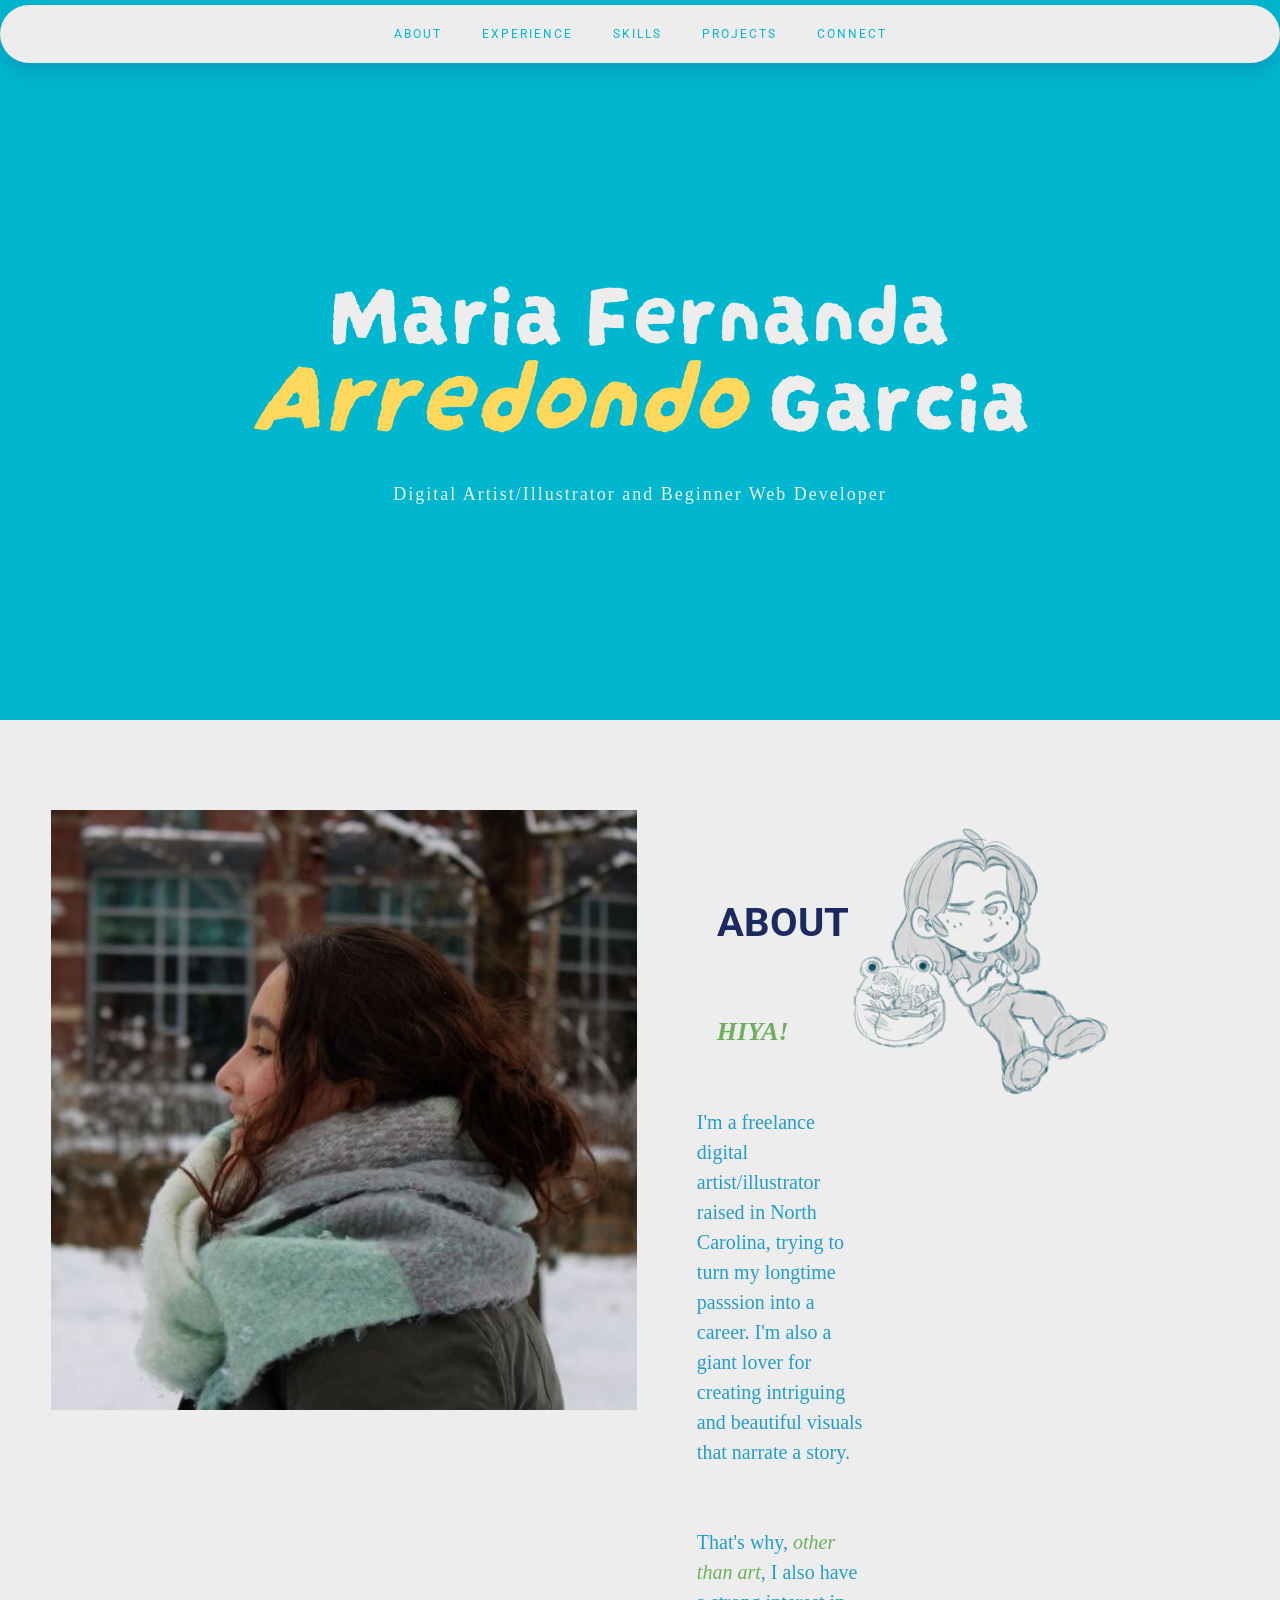
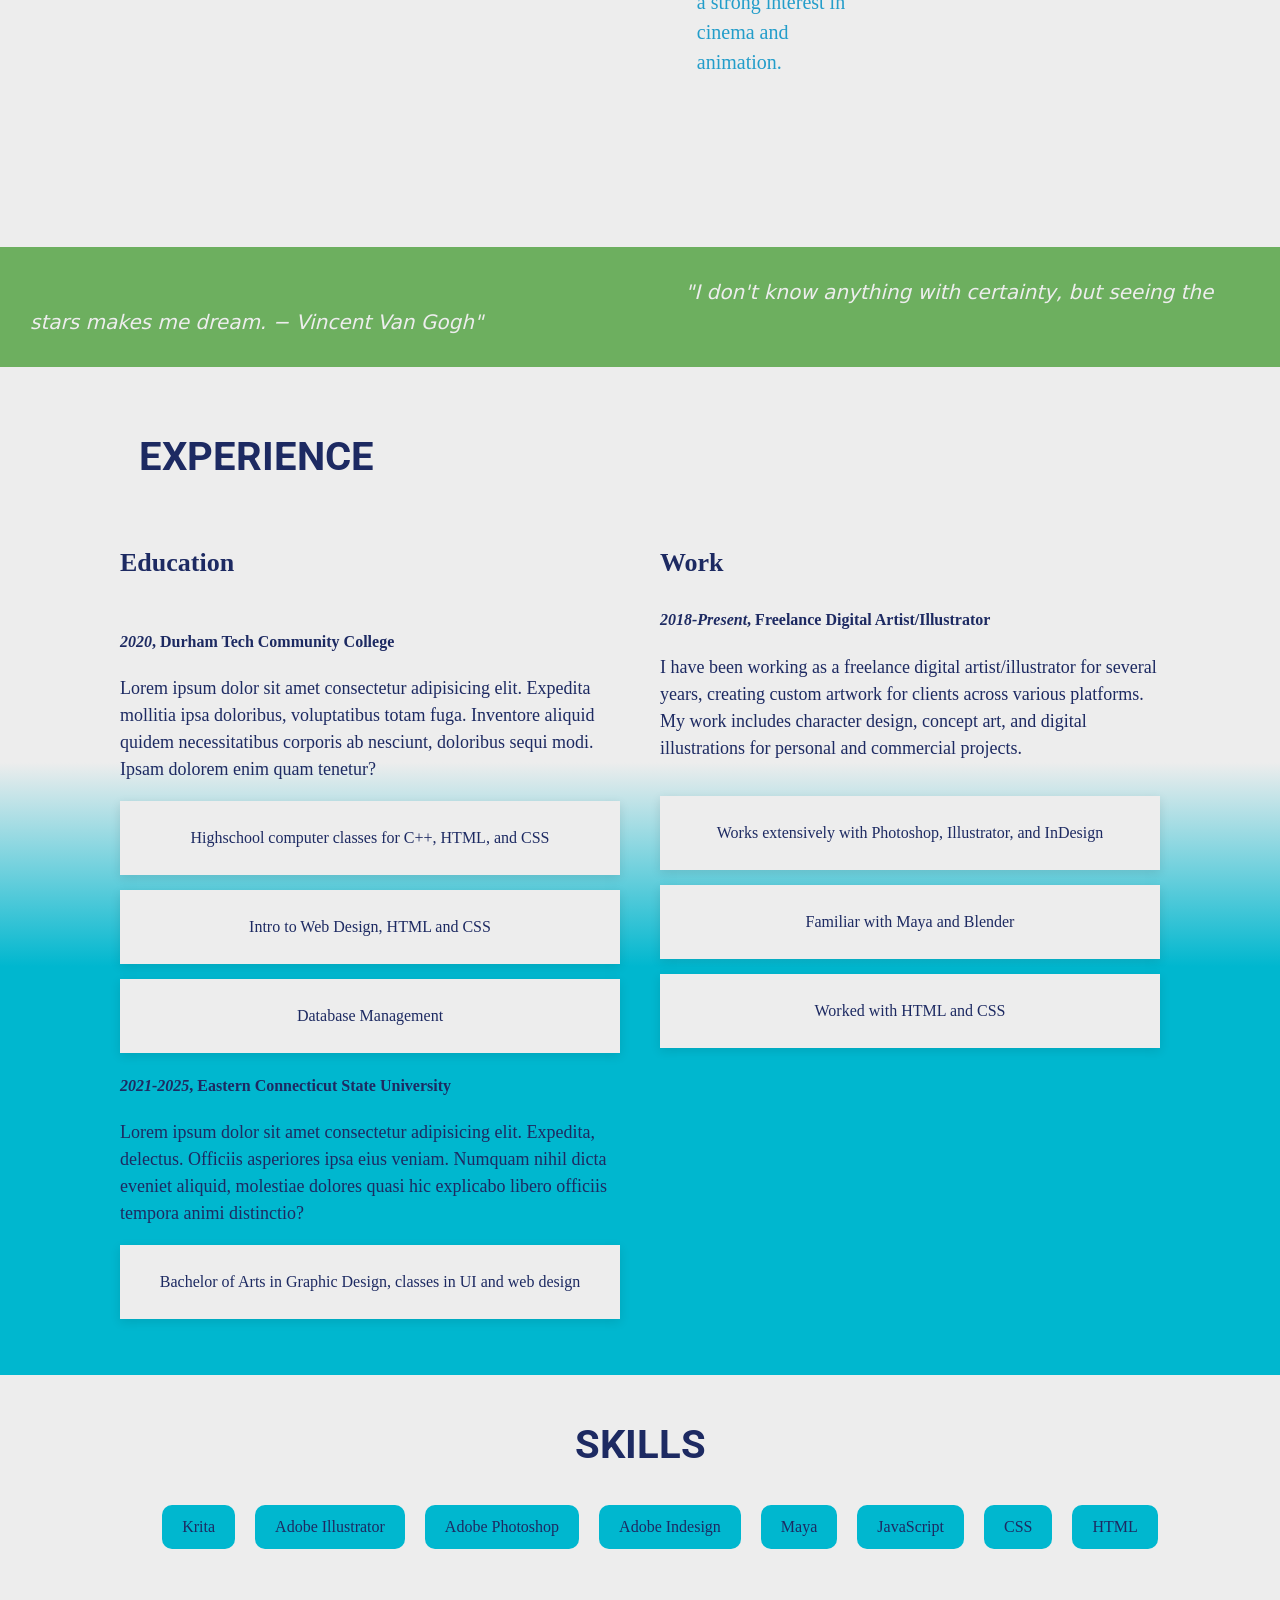
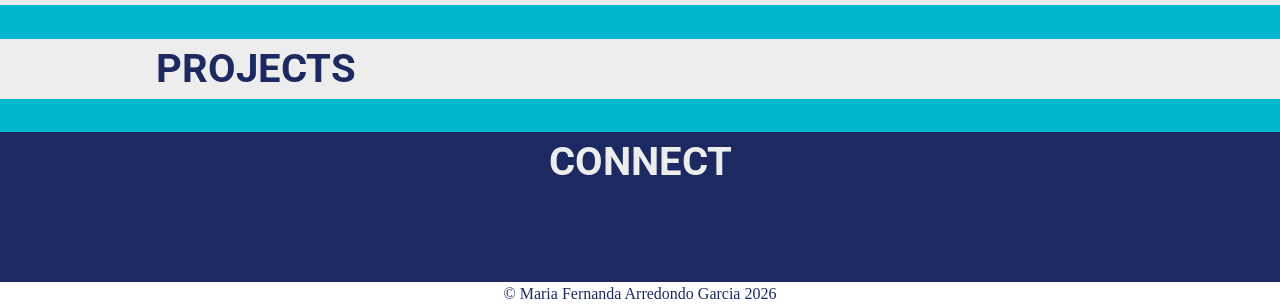
==== Index.html @ f1e0dac4 "js added, created footer and skills" ====
<!doctype html>
<html lang="en">
  <head>
    <meta charset="UTF-8" />
    <meta name="viewport" content="width=device-width, initial-scale=1.0" />
    <meta name="author" content="Maria Fernanda Arredondo Garcia" />
    <title>Maria Arredondo's Portfolio</title>

    <link rel="stylesheet" href="css/index.css" />

    <link rel="preconnect" href="https://fonts.googleapis.com" />
    <link rel="preconnect" href="https://fonts.gstatic.com" crossorigin />
    <link
      href="https://fonts.googleapis.com/css2?family=Roboto+Serif:ital,opsz,wght@0,8..144,100..900;1,8..144,100..900&family=Roboto:ital,wght@0,100..900;1,100..900&display=swap"
      rel="stylesheet"
    />

    <link rel="preconnect" href="https://fonts.googleapis.com" />
    <link rel="preconnect" href="https://fonts.gstatic.com" crossorigin />
    <link
      href="https://fonts.googleapis.com/css2?family=Darumadrop+One&display=swap"
      rel="stylesheet"
    />
  </head>

  <body>
    <nav>
      <a href="#About">About</a>
      <a href="#Experience">Experience</a>
      <a href="#Skills">Skills</a>
      <a href="#Projects">Projects</a>
      <a href="#Connect">Connect</a>
    </nav>

    <header>
      <h1>Maria Fernanda <em>Arredondo</em> Garcia</h1>
      <p>Digital Artist/Illustrator and Beginner Web Developer</p>
    </header>

    <section id="About">
      
      <img
        src="images/profile-pic.jpeg"
        alt="a side profile of a woman in a scarf outside in the snow" class="profile-pic"
      />
 
      <div class="about-column">
       
        <h2>About</h2>
        <h3>Hiya!</h3>
        <p>
          I'm a freelance digital artist/illustrator raised in North Carolina,
          trying to turn my longtime passsion into a career. I'm also a giant
          lover for creating intriguing and beautiful visuals that narrate a
          story.
        </p>
        <p>
          That's why, <em>other than art</em>, I also have a strong interest in
          cinema and animation.
        </p>
      </div>
      <img src="images/art1.png" alt="chibi cartoon of a girl" class="art1"/>
    </section>

    <div class="quote-container">
      <span class="quote"
        >"I don't know anything with certainty, but seeing the stars makes me
        dream. − Vincent Van Gogh"
      </span>
    </div>

    <section id="Experience">
      <h2>Experience</h2>
      <!-- row 1-->
      <div class="exp-columns">
        <div class="education">
          <div class="ed-column">
            <h3>Education</h3>
          </div>
          <div class="ed-list">
            <h4><em>2020</em>, Durham Tech Community College</h4>
            <p>
              Lorem ipsum dolor sit amet consectetur adipisicing elit. Expedita
              mollitia ipsa doloribus, voluptatibus totam fuga. Inventore
              aliquid quidem necessitatibus corporis ab nesciunt, doloribus
              sequi modi. Ipsam dolorem enim quam tenetur?
            </p>
            <ul>
              <li>Highschool computer classes for C++, HTML, and CSS</li>
              <li>Intro to Web Design, HTML and CSS</li>
              <li>Database Management</li>
            </ul>

            <h4><em>2021-2025</em>, Eastern Connecticut State University</h4>
            <p>
              Lorem ipsum dolor sit amet consectetur adipisicing elit. Expedita,
              delectus. Officiis asperiores ipsa eius veniam. Numquam nihil
              dicta eveniet aliquid, molestiae dolores quasi hic explicabo
              libero officiis tempora animi distinctio?
            </p>
            <ul>
              <li>
                Bachelor of Arts in Graphic Design, classes in UI and web design
              </li>
            </ul>
          </div>
        </div>

        <!-- row 2-->
        <div class="work">
          <div class="work-column">
            <h3>Work</h3>
            <h4><em>2018-Present</em>, Freelance Digital Artist/Illustrator</h4>
            <p>
              I have been working as a freelance digital artist/illustrator for
              several years, creating custom artwork for clients across various
              platforms. My work includes character design, concept art, and
              digital illustrations for personal and commercial projects.
            </p>
          </div>

          <div class="work-list">
            <ul>
              <li>
                Works extensively with Photoshop, Illustrator, and InDesign
              </li>
              <li>Familiar with Maya and Blender</li>
              <li>Worked with HTML and CSS</li>
            </ul>
          </div>
        </div>
      </div>
    </section>

    <section id="Skills">
      <h2>Skills</h2>
      <!-- List of skills added with DOM -->
    </section>

    <section id="Projects">
      <h2>Projects</h2>
      <ul>
        <!-- Later GitHub Projects here -->
      </ul>
    </section>

    <section id="Connect">
      <h2>Connect</h2>
      <div class="links">
        <a href="https://github.com/mariafarr002" class="github"
          >GitHub Profile
        </a>

        <a
          href="https://www.linkedin.com/in/maria-arredondo-645a49405"
          class="linkedin"
          >LinkedIn Profile</a
        >
      </div>
    </section>
    <script src="js/index.js"></script>
  </body>
</html>
---- css/index.css ----
/* =====================
  General Styling
  ====================== */
body {
  background-color: #00b7cf;
  color: #1d2a62;
  font-family: "Roboto-Serif", serif;
  margin: 0 auto;
  line-height: 1.5;
}

p {
  font-size: 18px;
}

/* =====================
  Navigation Menu
  ====================== */
nav {
  background-color: #ededed;
  border-radius: 100px;
  font-family: "Roboto", serif;
  box-shadow: 0 8px 20px rgba(12, 123, 163, 0.459);

  font-size: 12px;
  letter-spacing: 2px;
  text-transform: uppercase;

  top: 5px;
  position: sticky;
  z-index: 100;

  display: flex;
  justify-content: center;
  flex-wrap: wrap;

  width: auto;
  max-width: 100%;
  margin: 5px auto;
  overflow: hidden;
}

nav a {
  color: #00b7cf;
  text-decoration: none;
  padding: 20px;
}

nav a:hover {
  color: #1d2a62;
  font-size: 11px;
}

/* =====================
  Title/Header
  ====================== */
header {
  background-color: #00b7cf;
  overflow: hidden;
  color: #ededed;
  text-align: center;
  margin: 0 auto;
  padding: 200px;
  line-height: 0.8;
}

header h1 {
  font-family: "Darumadrop One", sans;
  font-weight: 400;
  font-style: normal;
  font-size: 90px;
  margin-top: 0;
}

header p {
  letter-spacing: 2px;
  padding: 0 30px;
  margin-top: 0;
}

header em {
  color: #fed85d;
  font-size: larger;
}

/* =====================
  Headings
  ====================== */
h2 {
  width: 40%;
  margin-right: auto;
  font-size: 40px;
  font-family: "Roboto", sans;
  font-weight: bold;
  text-transform: uppercase;
  text-align: center;
}

h3 {
  font-size: 26px;
}

/*  =====================
  About
  ====================== */
#About {
  background-color: #ededed;
  display: flex;
  flex-direction: row;
  justify-content: center;
  margin: 0 auto;
  padding: 90px;
  margin-bottom: -20px;
  overflow: hidden;
}

#About h2 {
  color: #1d2a62;
  text-align: left;
  padding: 0 30px;
}

#About h3 {
  text-align: left;
  font-style: italic;
  text-transform: uppercase;
  color: #6daf5f;
  padding: 0 30px;
}

.profile-pic {
  width: 600px;
  height: 600px;
  /*object-fit: cover;
  padding: 10px 0;*/
  flex: 1;
  max-width: 600px;
  display: flex;
  flex-direction: column;
}


#About p {
  font-size: 20px;
  padding: 10px;
}

#About em {
  color: #6daf5f;
}

.about-column {
  color: #239dca;

  text-align: left;
  padding: 50px;
  flex: 1;
  max-width: 500px;
  display: flex;
  flex-direction: column;
}

.quote-container {
  background-color: #6daf5f;
  margin: 20px auto;
  padding: 30px;
  position: relative;
  z-index: 99;
}

.quote {
  font-size: 20px;
  color: #ededed;
  position: relative;
  align-items: center;
  font-family: "Roboto-Serif", sans;
  font-style: italic;
  margin: 655px 0 0 655px;
}

.art1 {
  width: 300px;
  height: 300px;
  max-width: 300px;
  padding: 0;
  position: relative;
  left: -100px;
  flex: 1;
  display: flex;
  flex-direction: column;
}

/*  =====================
  Experience
  ====================== */
#Experience {
  margin-top: -33px;
  background: linear-gradient(#ededed 40%, #00b7cf 60%);
  padding: 40px 0;
}

#Experience h2 {
  margin-bottom: 30px;
}

#Experience ul {
  list-style: none;
  padding: 0;
}

#Experience li {
  text-align: center;
  padding: 25px;
  margin: 15px 0;
  box-shadow: 0 3px 10px rgba(0, 0, 0, 0.1);
}

.exp-columns {
  display: flex;
  flex-direction: row;
  justify-content: center;
  gap: 40px;
}

/*  =====================
  Education Rows
  ====================== */

.education {
  flex: 1;
  max-width: 500px;
  display: flex;
  flex-direction: column;
}

.ed-column {
  color: #1d2a62;
}

.ed-list li {
  background-color: #ededed;
}

/*  =====================
  Work Rows
  ====================== */
.work {
  flex: 1;
  max-width: 500px;
  display: flex;
  flex-direction: column;
}

.work-column {
  color: #1d2a62;
}

.work-list li {
  background-color: #ededed;
}

/*  =====================
  Skills
  ====================== */

#Skills {
  background-color: #ededed;
  padding: 40px 0;

}
#Skills h2 {
  margin: 0 30%;
  margin-bottom: 30px;
}
#Skills ul {
  border-radius: 5px;
  display: flex;
  flex-direction: row;
  justify-content: center;
  gap: 20px;
  overflow: hidden;
}

#Skills li {
  border-radius: 10px;
  background-color: #00b7cf;
  list-style: none;
  padding: 10px 20px;
}
/*  =====================
  Projects
  ====================== */

#Projects {
  background-color: #ededed;
}

/*  =====================
  Connect
  ====================== */
#Connect {
  background-color: #1d2a62;
  justify-content: center;
}

#Connect h2 {
  color: #ededed;
  margin: 0 30%;
}

#Connect a {
  text-decoration: none;
}


.links {
  display: flex;
  flex-direction: row;
  justify-content: center;
  gap: 20px;
  padding: 20px;
}

.github {
   display: inline-block;
  width: 50px;
  height: 50px;
  background-image: url('../images/github.png');
  background-size: contain;
  background-repeat: no repeat;

  text-indent: 100%;
  white-space: nowrap;
  overflow: hidden;
}

.linkedin {
   display: inline-block;
  width: 50px;
  height: 50px;
  background-image: url('../images/linkedin.png');
  background-size: contain;
  background-repeat: no repeat;

  text-indent: 100%;
  white-space: nowrap;
  overflow: hidden;
}
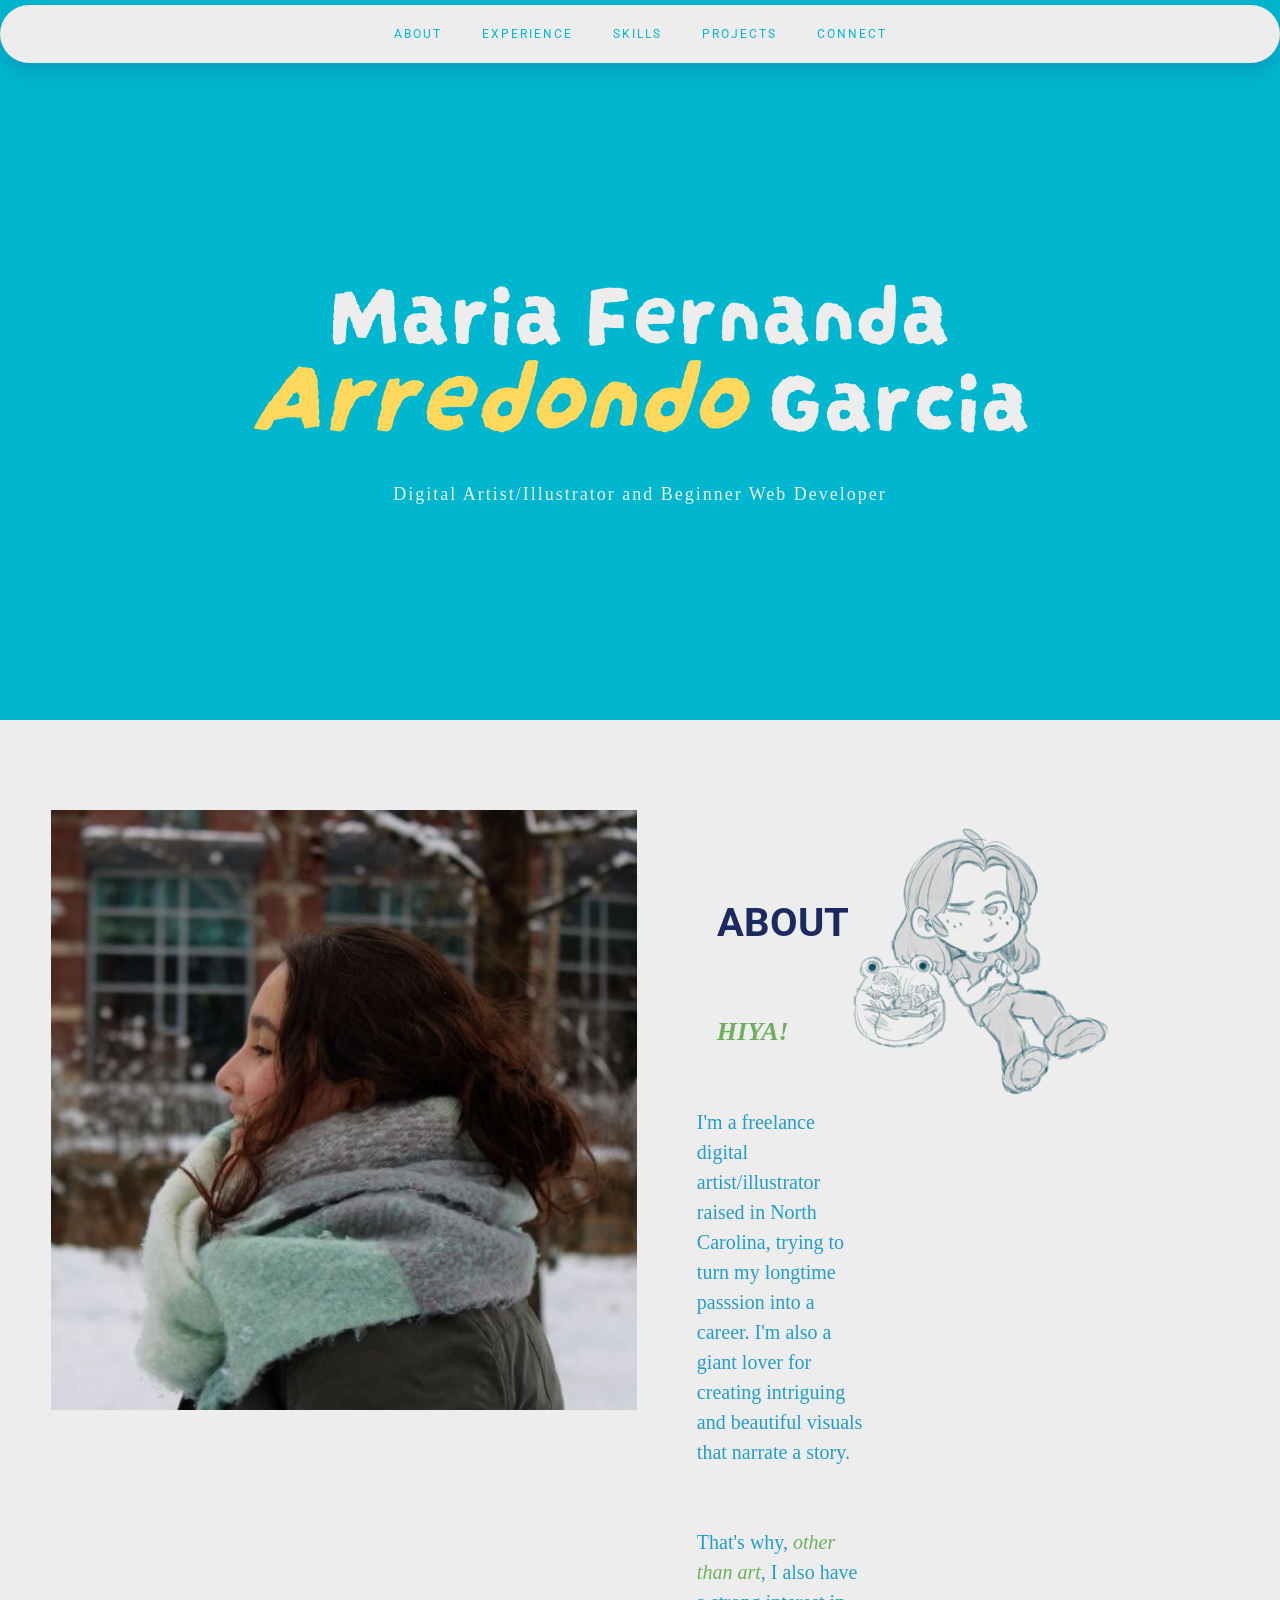
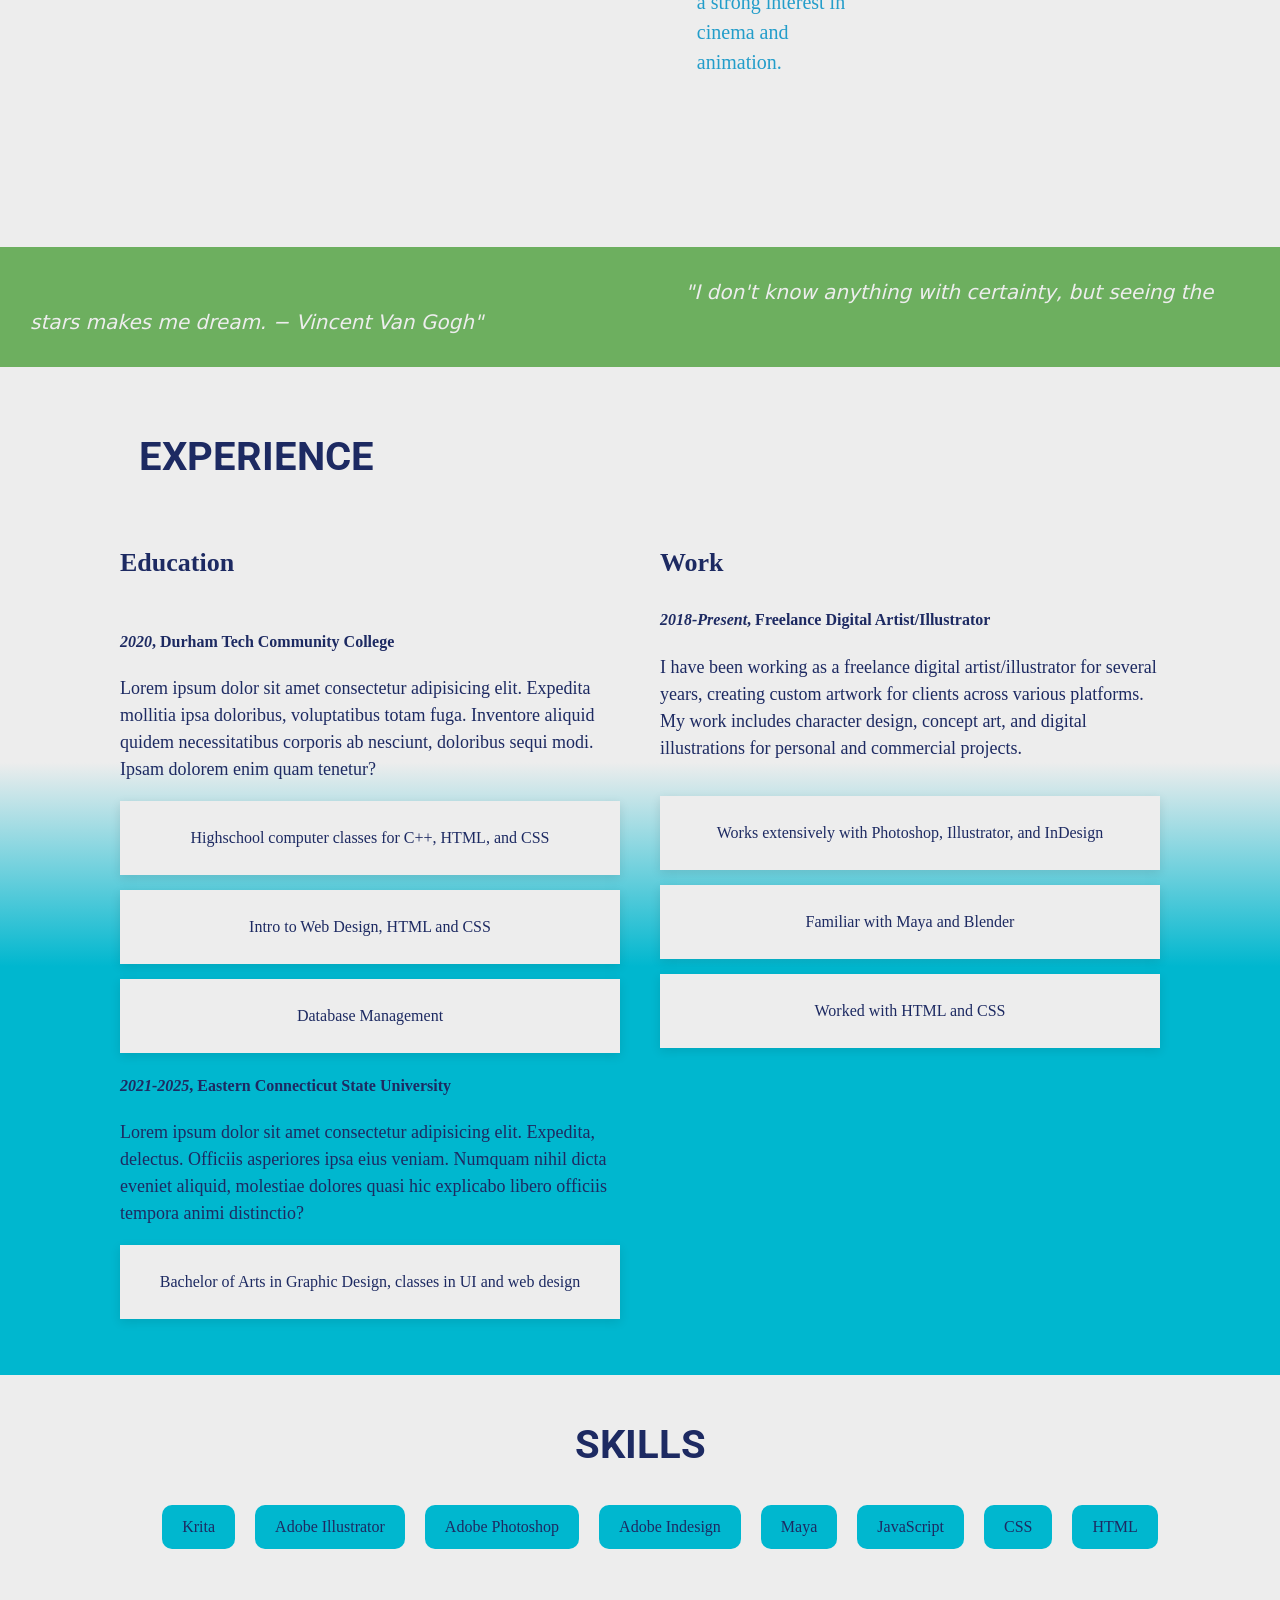
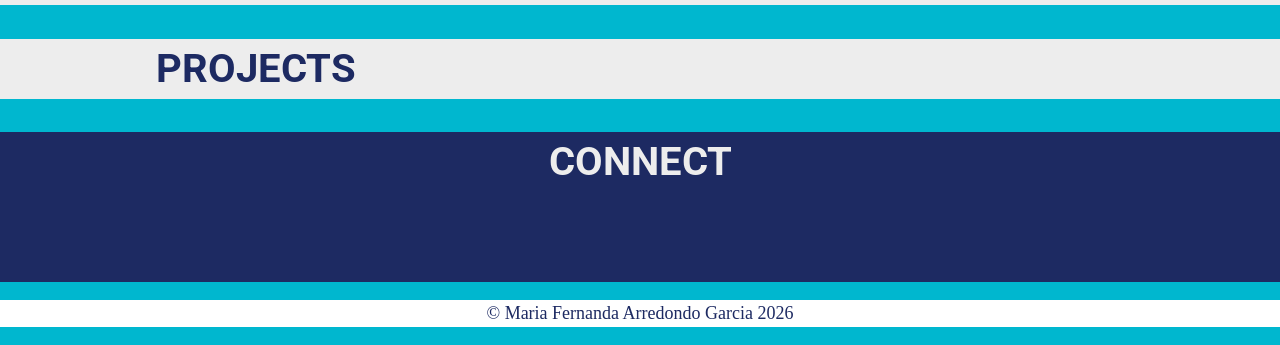
==== commit 3c5879e2: "js added, created footer and skills" ====
--- a/Index.html
+++ b/Index.html
@@ -135,6 +135,7 @@
     <section id="Skills">
       <h2>Skills</h2>
       <!-- List of skills added with DOM -->
+       <ul></ul>
     </section>
 
     <section id="Projects">
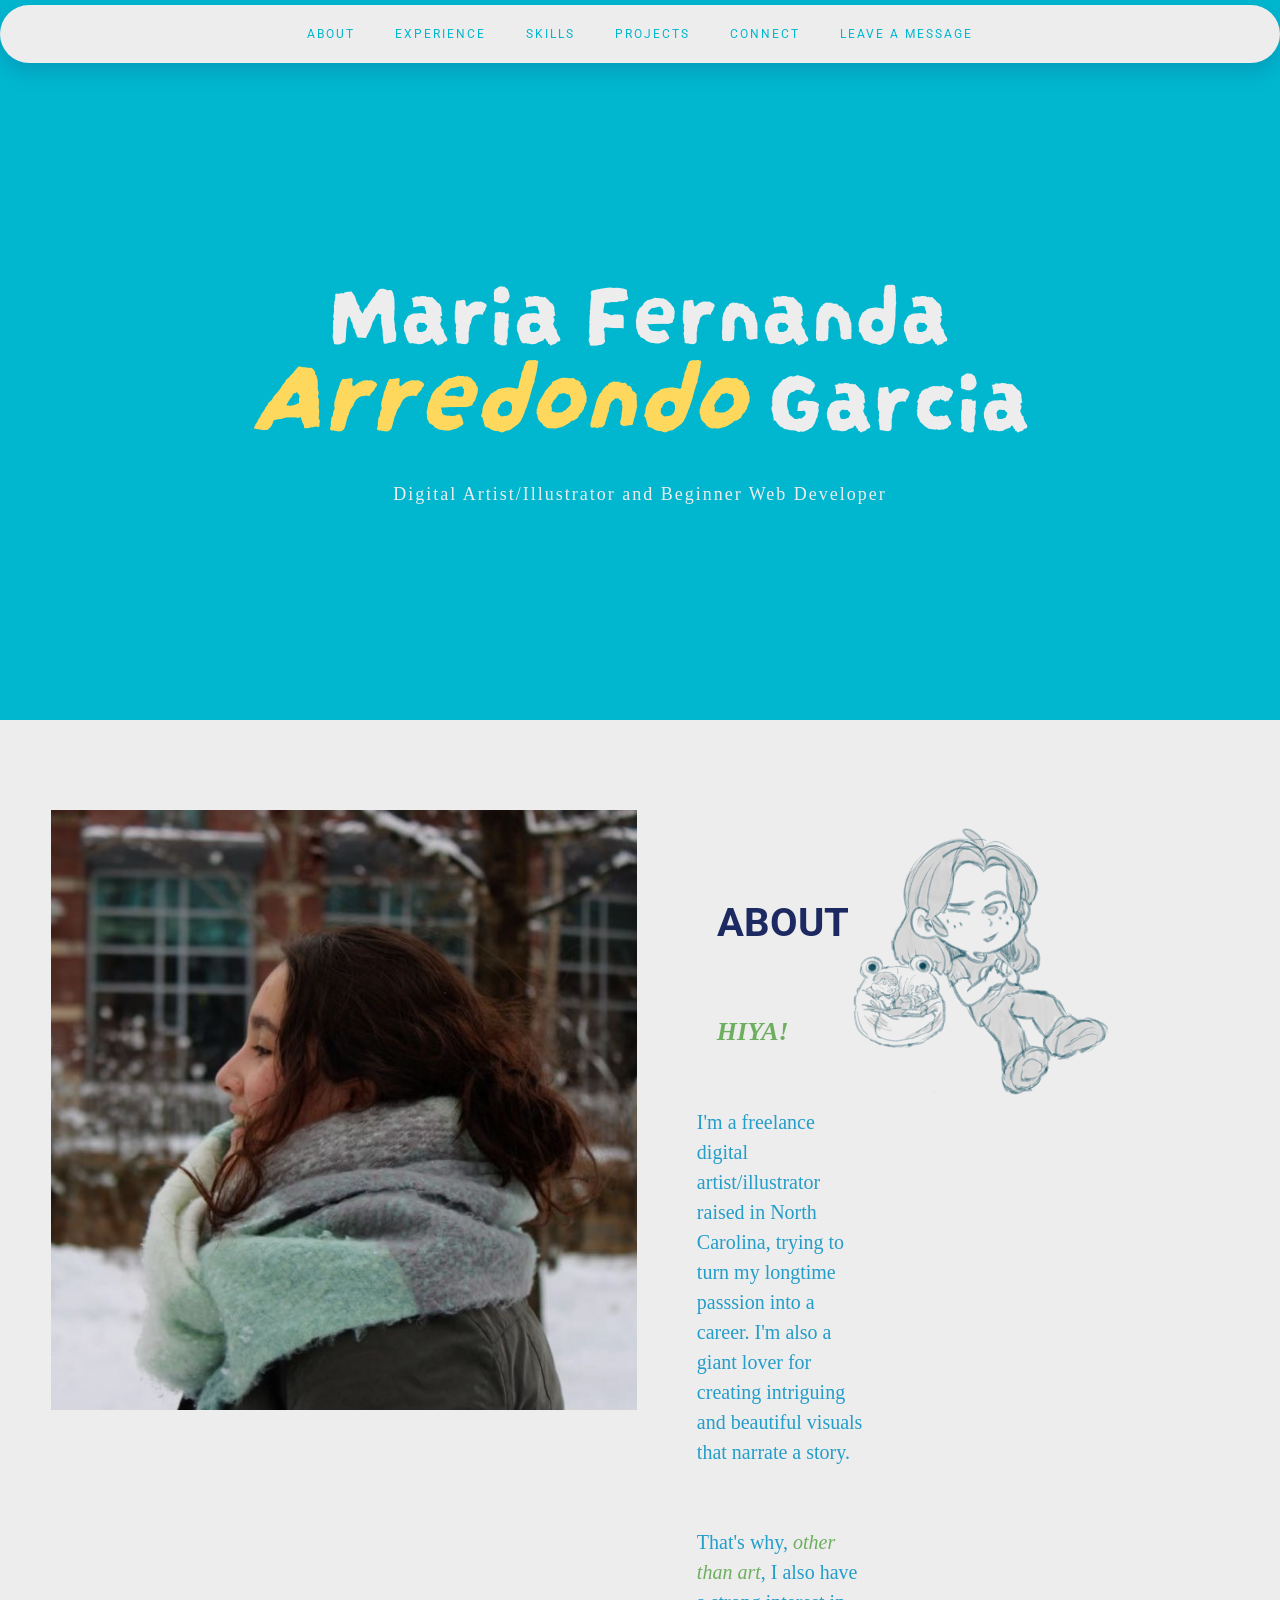
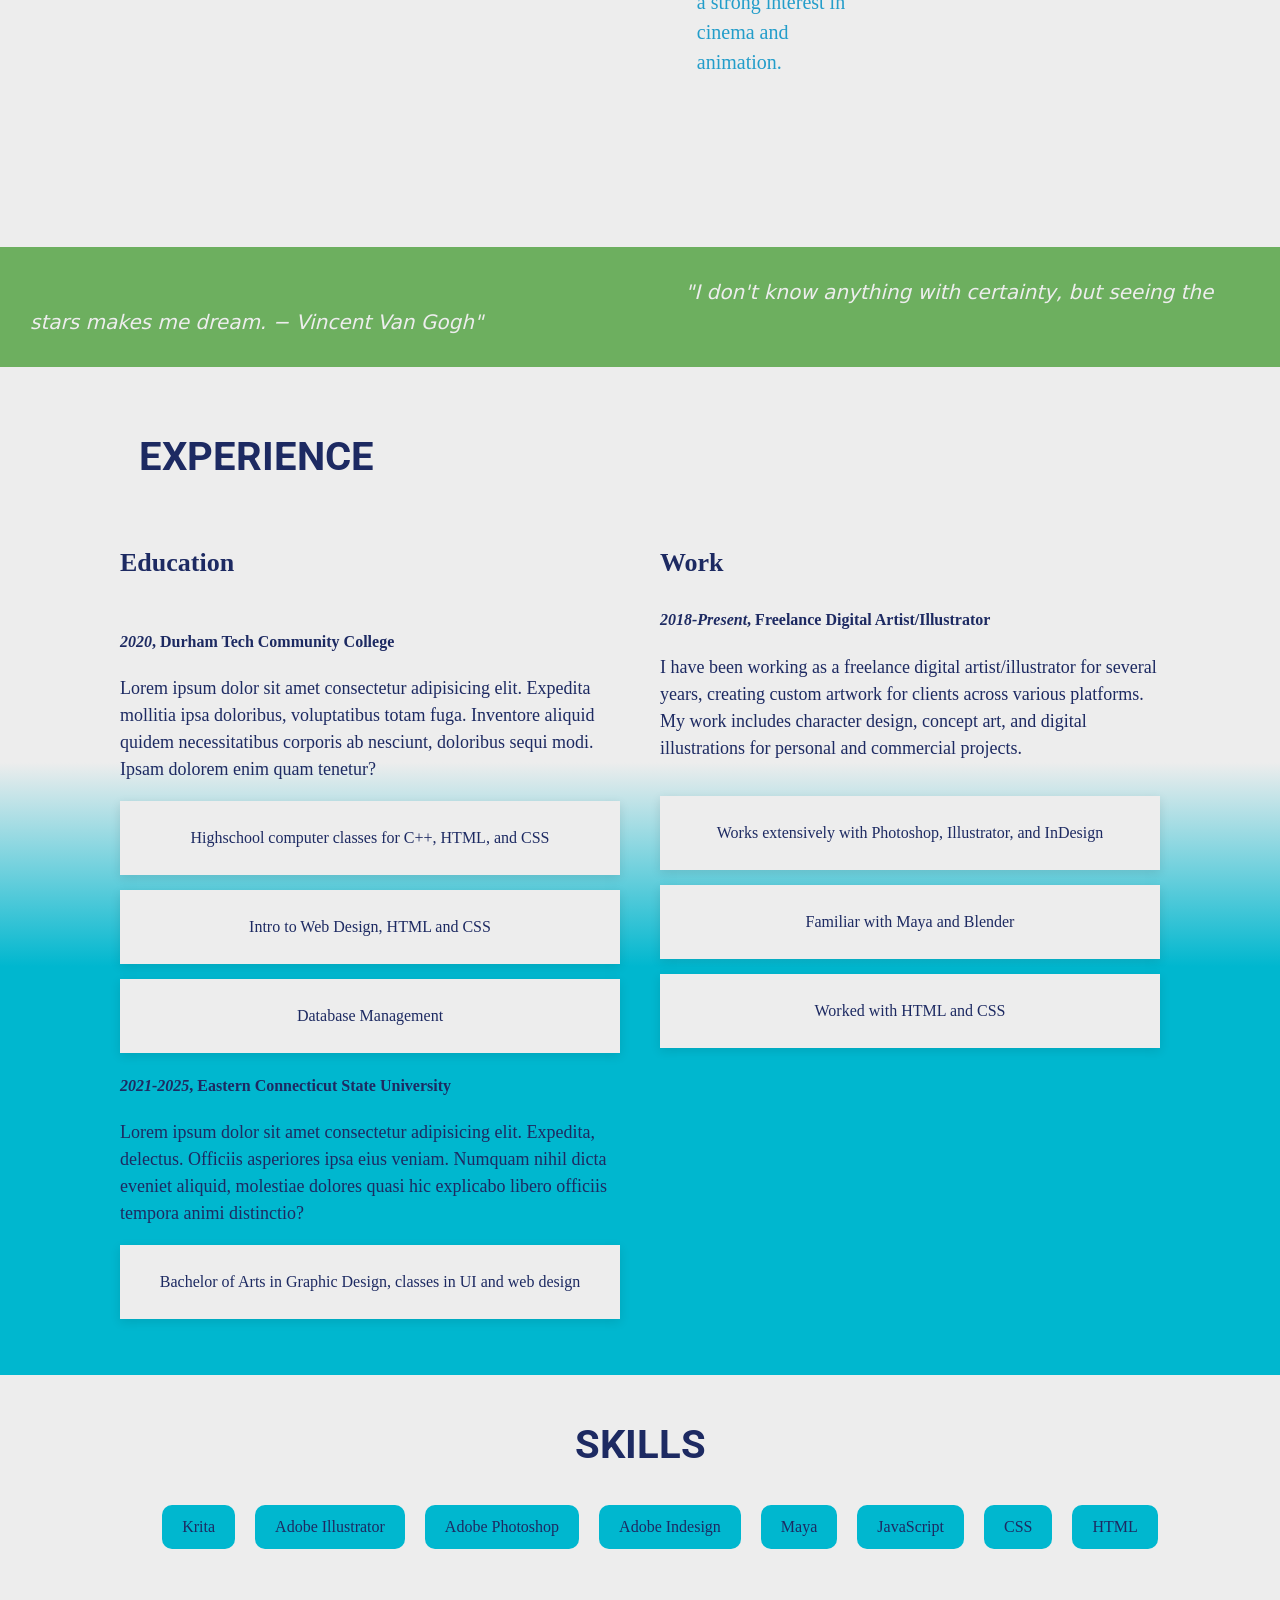
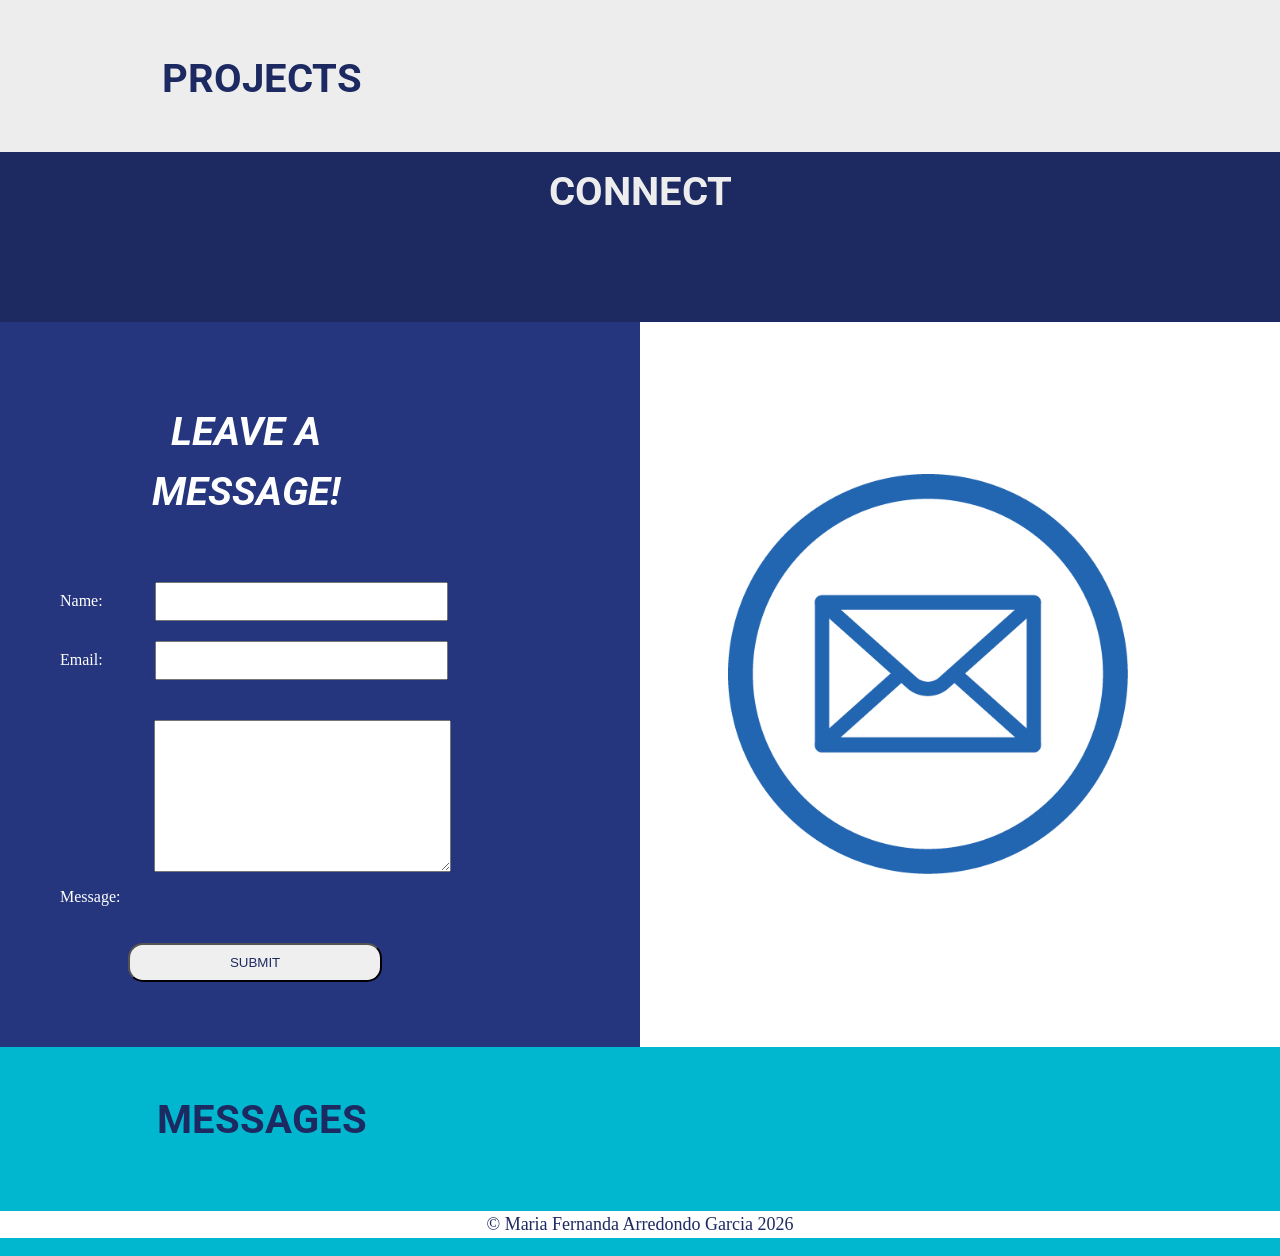
==== commit de2a7e07: "form and functionality addded" ====
--- a/Index.html
+++ b/Index.html
@@ -30,6 +30,7 @@
       <a href="#Skills">Skills</a>
       <a href="#Projects">Projects</a>
       <a href="#Connect">Connect</a>
+      <a href="#Form">Leave a Message</a>
     </nav>
 
     <header>
@@ -38,14 +39,13 @@
     </header>
 
     <section id="About">
-      
       <img
         src="images/profile-pic.jpeg"
-        alt="a side profile of a woman in a scarf outside in the snow" class="profile-pic"
+        alt="a side profile of a woman in a scarf outside in the snow"
+        class="profile-pic"
       />
- 
+
       <div class="about-column">
-       
         <h2>About</h2>
         <h3>Hiya!</h3>
         <p>
@@ -59,7 +59,7 @@
           cinema and animation.
         </p>
       </div>
-      <img src="images/art1.png" alt="chibi cartoon of a girl" class="art1"/>
+      <img src="images/art1.png" alt="chibi cartoon of a girl" class="art1" />
     </section>
 
     <div class="quote-container">
@@ -135,7 +135,7 @@
     <section id="Skills">
       <h2>Skills</h2>
       <!-- List of skills added with DOM -->
-       <ul></ul>
+      <ul></ul>
     </section>
 
     <section id="Projects">
@@ -159,6 +159,31 @@
         >
       </div>
     </section>
+
+    <section id="Form">
+       <div class="message-area">
+       <h2>Leave a Message!</h2>
+      <form name="leave_message">
+        <label for="usersName">Name:</label>
+        <input type="text" id="usersName" required />
+        <br />
+        <label for="usersEmail">Email:</label>
+        <input type="email" id="usersEmail" name="usersEmail" required />
+        <br />
+        <label for="usersMessage">Message:</label>
+        <textarea id="usersMessage" name="usersMessage" required></textarea>
+        <br />
+        <button type="submit">Submit</button>
+      </form> 
+      </div>
+      <img src="images/email-icon.png" alt="a vector image of an envelope" class="email-icon" />
+    </section>
+
+    <section id="messages">
+      <h2>Messages</h2>
+      <ul></ul>
+    </section>
+
     <script src="js/index.js"></script>
   </body>
 </html>
--- a/css/index.css
+++ b/css/index.css
@@ -13,6 +13,9 @@
   font-size: 18px;
 }
 
+section {
+  padding: 10px;
+}
 /* =====================
   Navigation Menu
   ====================== */
@@ -341,8 +344,97 @@
   background-image: url('../images/linkedin.png');
   background-size: contain;
   background-repeat: no repeat;
-
   text-indent: 100%;
   white-space: nowrap;
   overflow: hidden;
-}+}
+
+/*  =====================
+  Leave A Message
+  ====================== */
+  #Form {
+  background: linear-gradient(to right,#26367E 50%, white 50%);
+    color: white;
+    display: flex;
+    flex-direction: row;
+    padding: 30px;
+  }
+  .email-icon {
+    width: 400px;
+    height: 400px;
+    display: flex;
+    flex-direction: column;
+    margin: 10%;
+    overflow: hidden;
+  }
+
+  .message-area {
+    flex: 1;
+    display: flex;
+    flex-direction: column;
+  }
+
+  #Form h2 {
+    font-style: italic;
+    margin: 0 14%;
+    padding: 50px 20px;
+
+  }
+
+  #Form label {
+    margin: 30px;
+  }
+
+  #Form input {
+    margin: 10px 18px;
+    padding: 10px 60px;
+  }
+
+  #Form textarea {
+    padding:  60px;
+    margin: 30px 0;
+  }
+
+  #Form button {
+    color: #1d2a62;
+    font-style: bold;
+    text-transform: uppercase;
+    border-radius: 15px;
+    padding: 10px 100px;
+    margin: 6% 17%;
+  }
+
+  #Form button:hover {
+  color: #00b7cf;
+  }
+
+  
+/*  =====================
+  Message Section
+  ====================== */
+  #messages li {
+    background-color: white;
+    list-style: none;
+    text-align: center;
+    padding: 15px;
+    margin: 0 30px;
+  }
+
+  #messages a {
+    color:#6daf5f;
+    text-decoration: none;
+    padding: 0 30px;
+  }
+
+  #messages button {
+    color: #1d2a62;
+    font-style: bold;
+    text-transform: uppercase;
+    border-radius: 15px;
+    padding: 10px;
+    margin: 0 30px;
+  }
+
+  #messages button:hover {
+  color: #00b7cf;
+  }
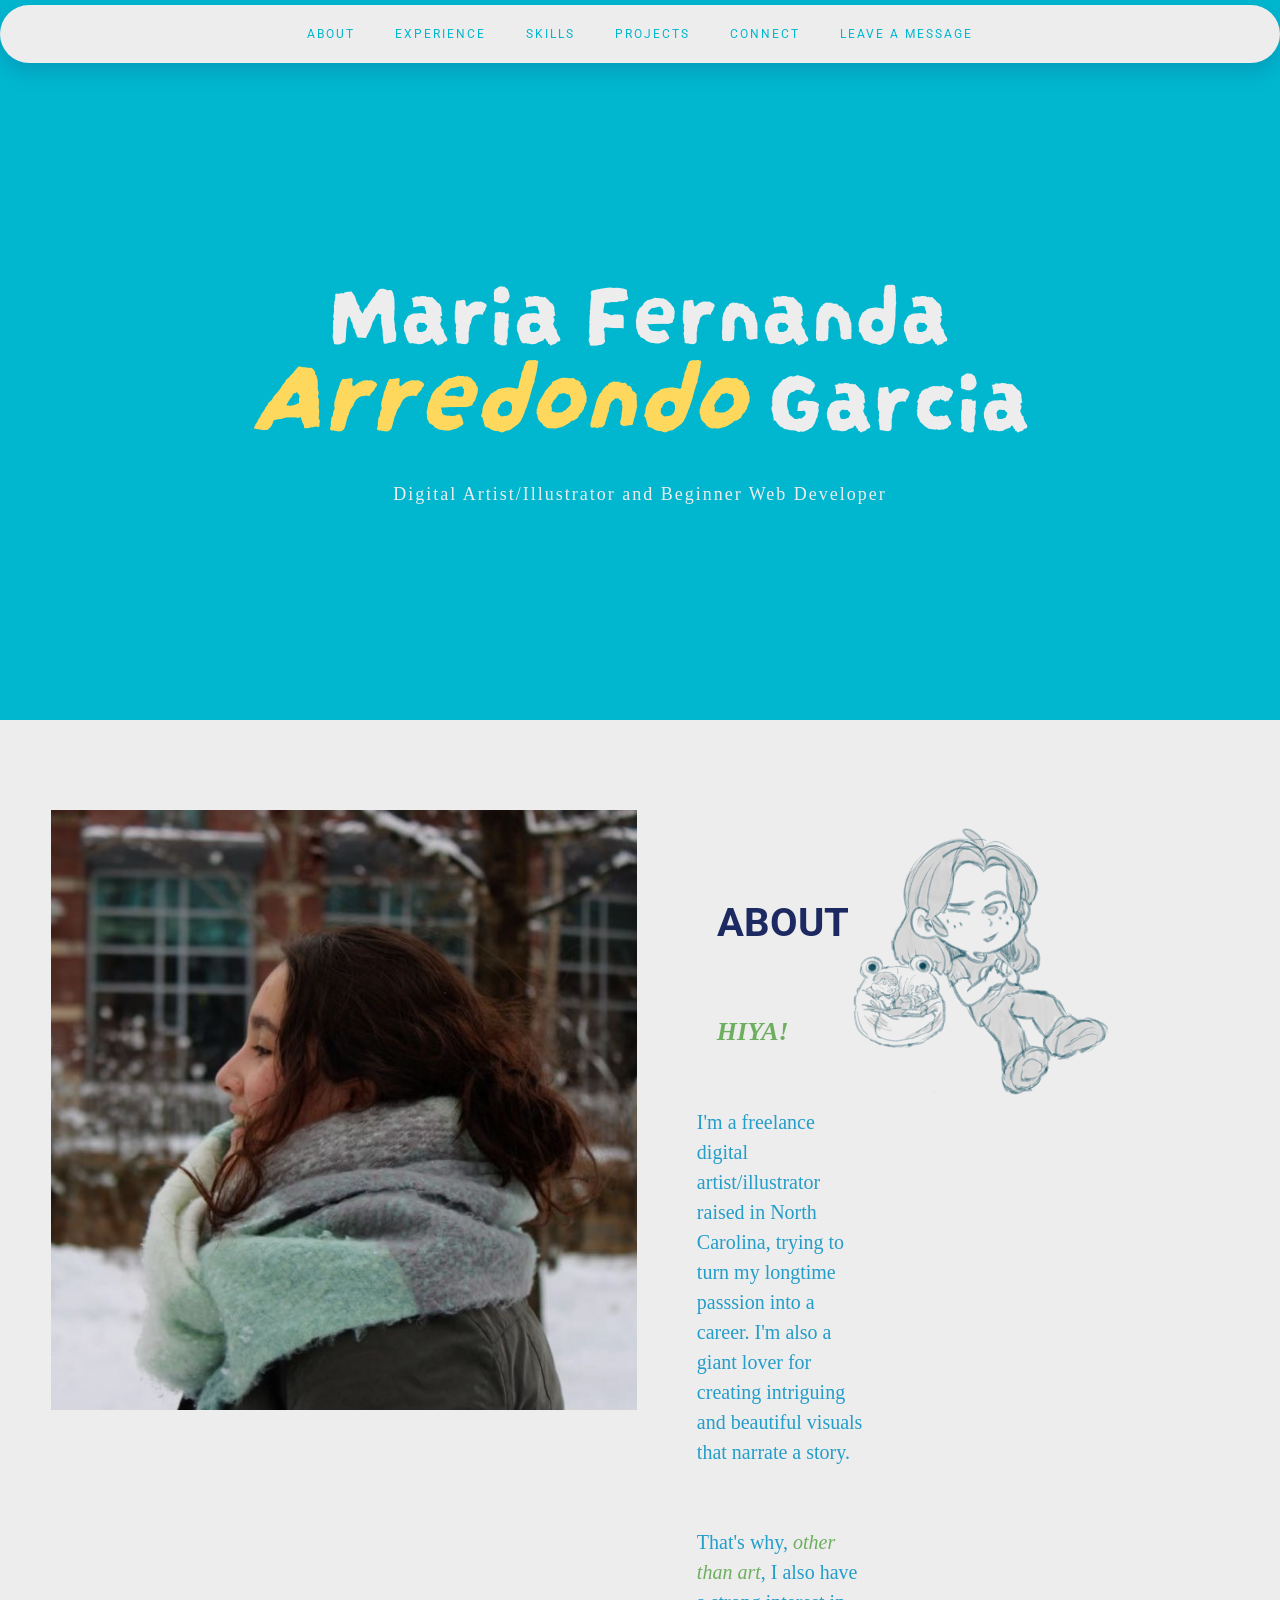
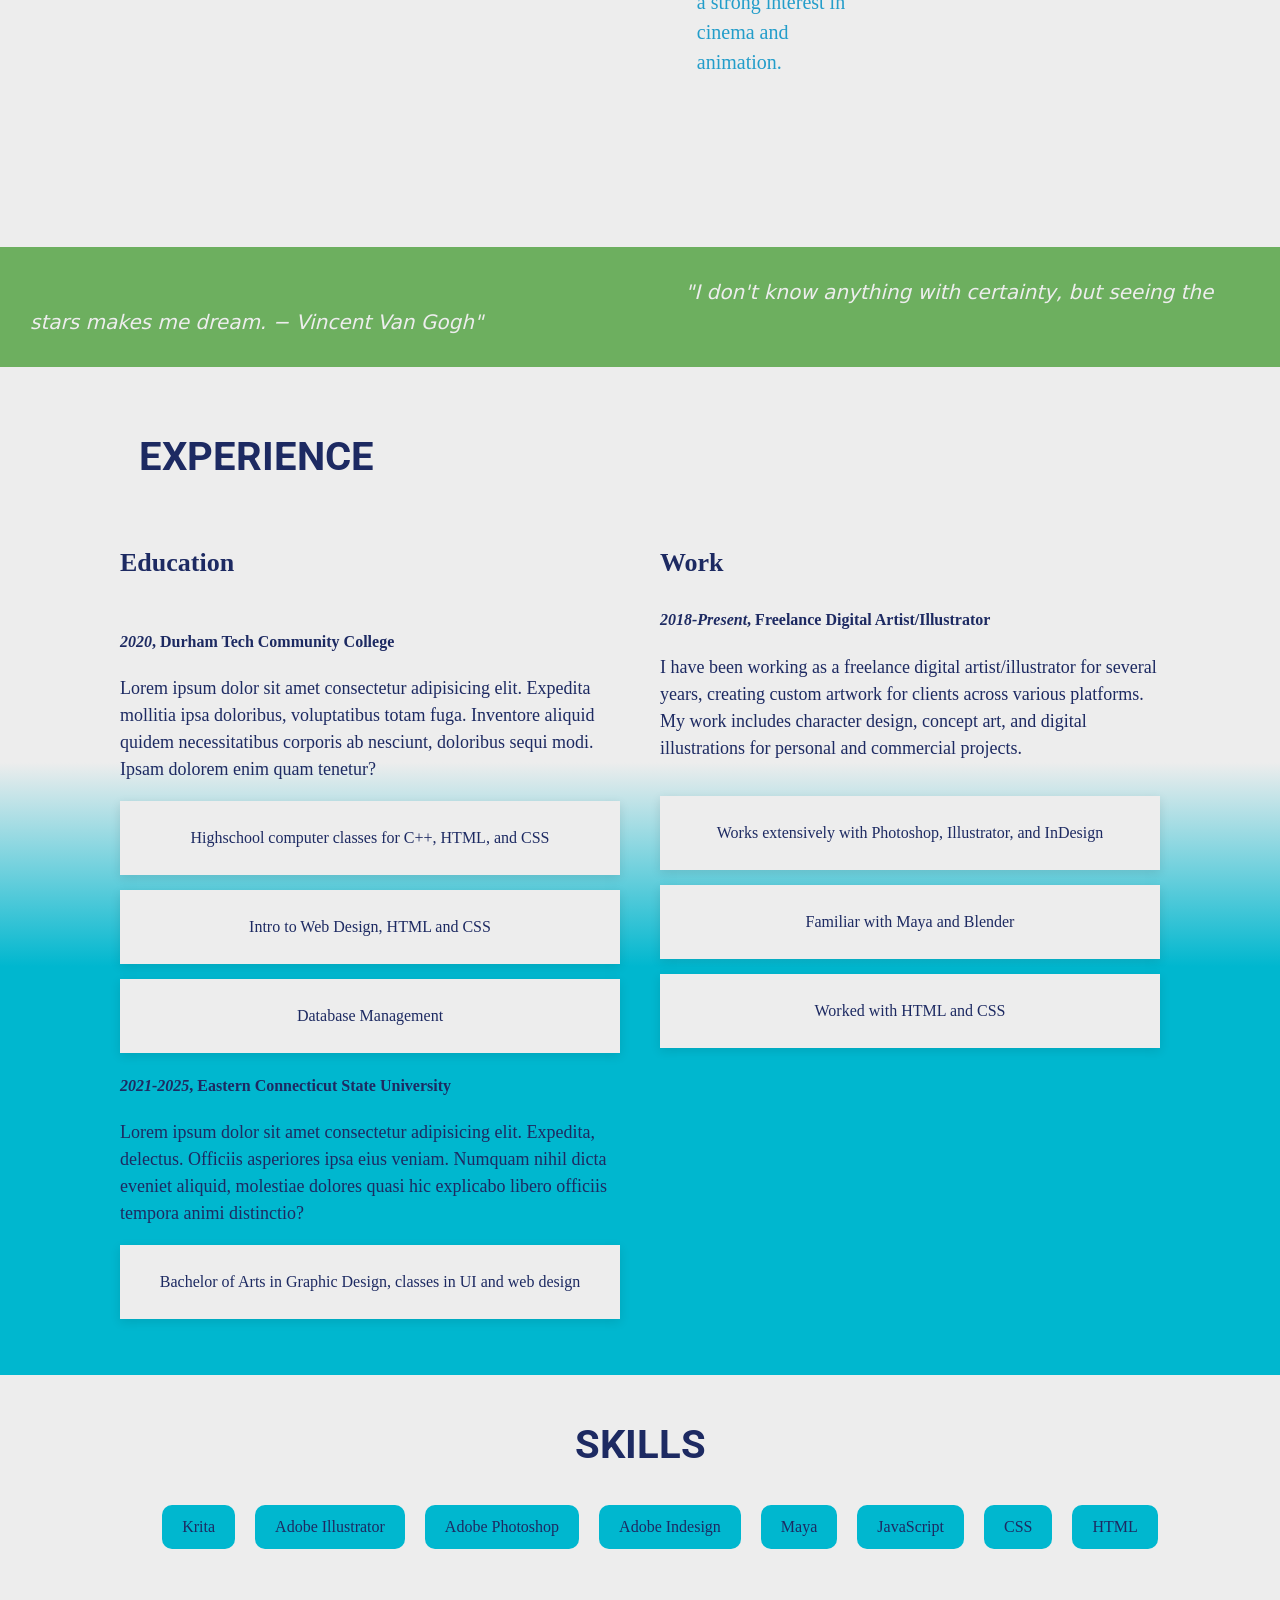
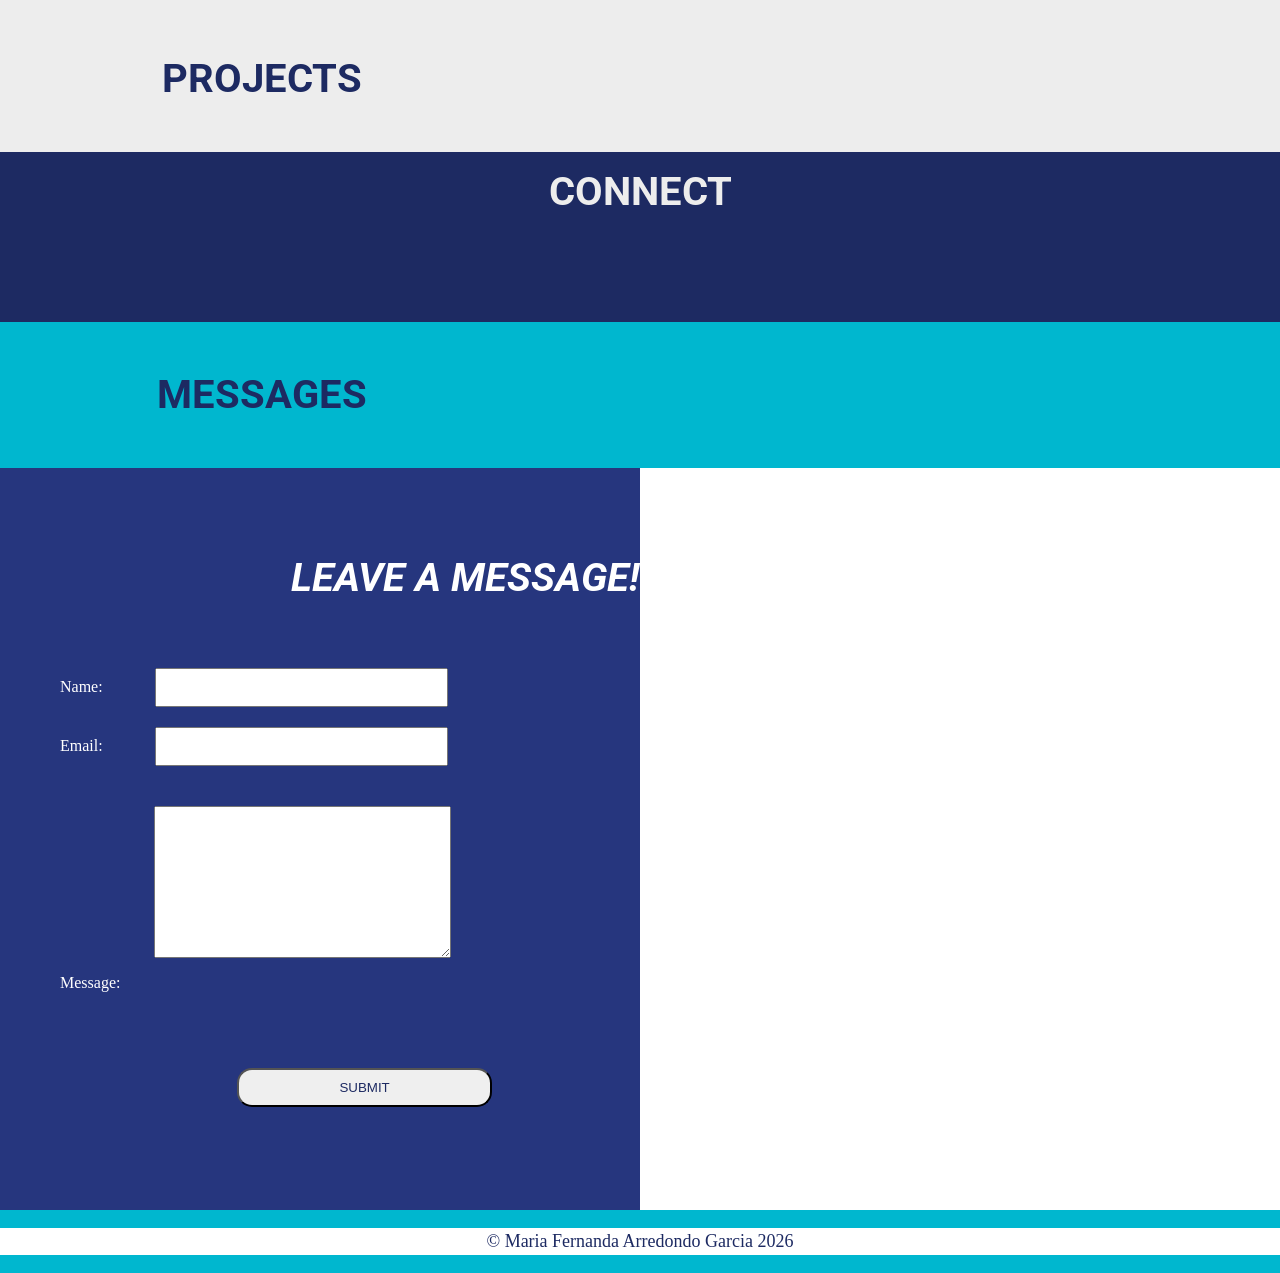
==== commit 13683a7e: "form and functionality added, revision done" ====
--- a/Index.html
+++ b/Index.html
@@ -160,12 +160,16 @@
       </div>
     </section>
 
+    <section id="messages">
+      <h2>Messages</h2>
+      <ul></ul>
+    </section>
+
     <section id="Form">
-       <div class="message-area">
-       <h2>Leave a Message!</h2>
+      <h2>Leave a Message!</h2>
       <form name="leave_message">
         <label for="usersName">Name:</label>
-        <input type="text" id="usersName" required />
+        <input type="text" id="usersName" name="usersName" required />
         <br />
         <label for="usersEmail">Email:</label>
         <input type="email" id="usersEmail" name="usersEmail" required />
@@ -174,14 +178,7 @@
         <textarea id="usersMessage" name="usersMessage" required></textarea>
         <br />
         <button type="submit">Submit</button>
-      </form> 
-      </div>
-      <img src="images/email-icon.png" alt="a vector image of an envelope" class="email-icon" />
-    </section>
-
-    <section id="messages">
-      <h2>Messages</h2>
-      <ul></ul>
+      </form>
     </section>
 
     <script src="js/index.js"></script>
--- a/css/index.css
+++ b/css/index.css
@@ -355,23 +355,18 @@
   #Form {
   background: linear-gradient(to right,#26367E 50%, white 50%);
     color: white;
+    flex: 1;
     display: flex;
-    flex-direction: row;
+    flex-direction: column;
     padding: 30px;
   }
   .email-icon {
     width: 400px;
     height: 400px;
     display: flex;
-    flex-direction: column;
+    flex-direction: row;
     margin: 10%;
     overflow: hidden;
-  }
-
-  .message-area {
-    flex: 1;
-    display: flex;
-    flex-direction: column;
   }
 
   #Form h2 {
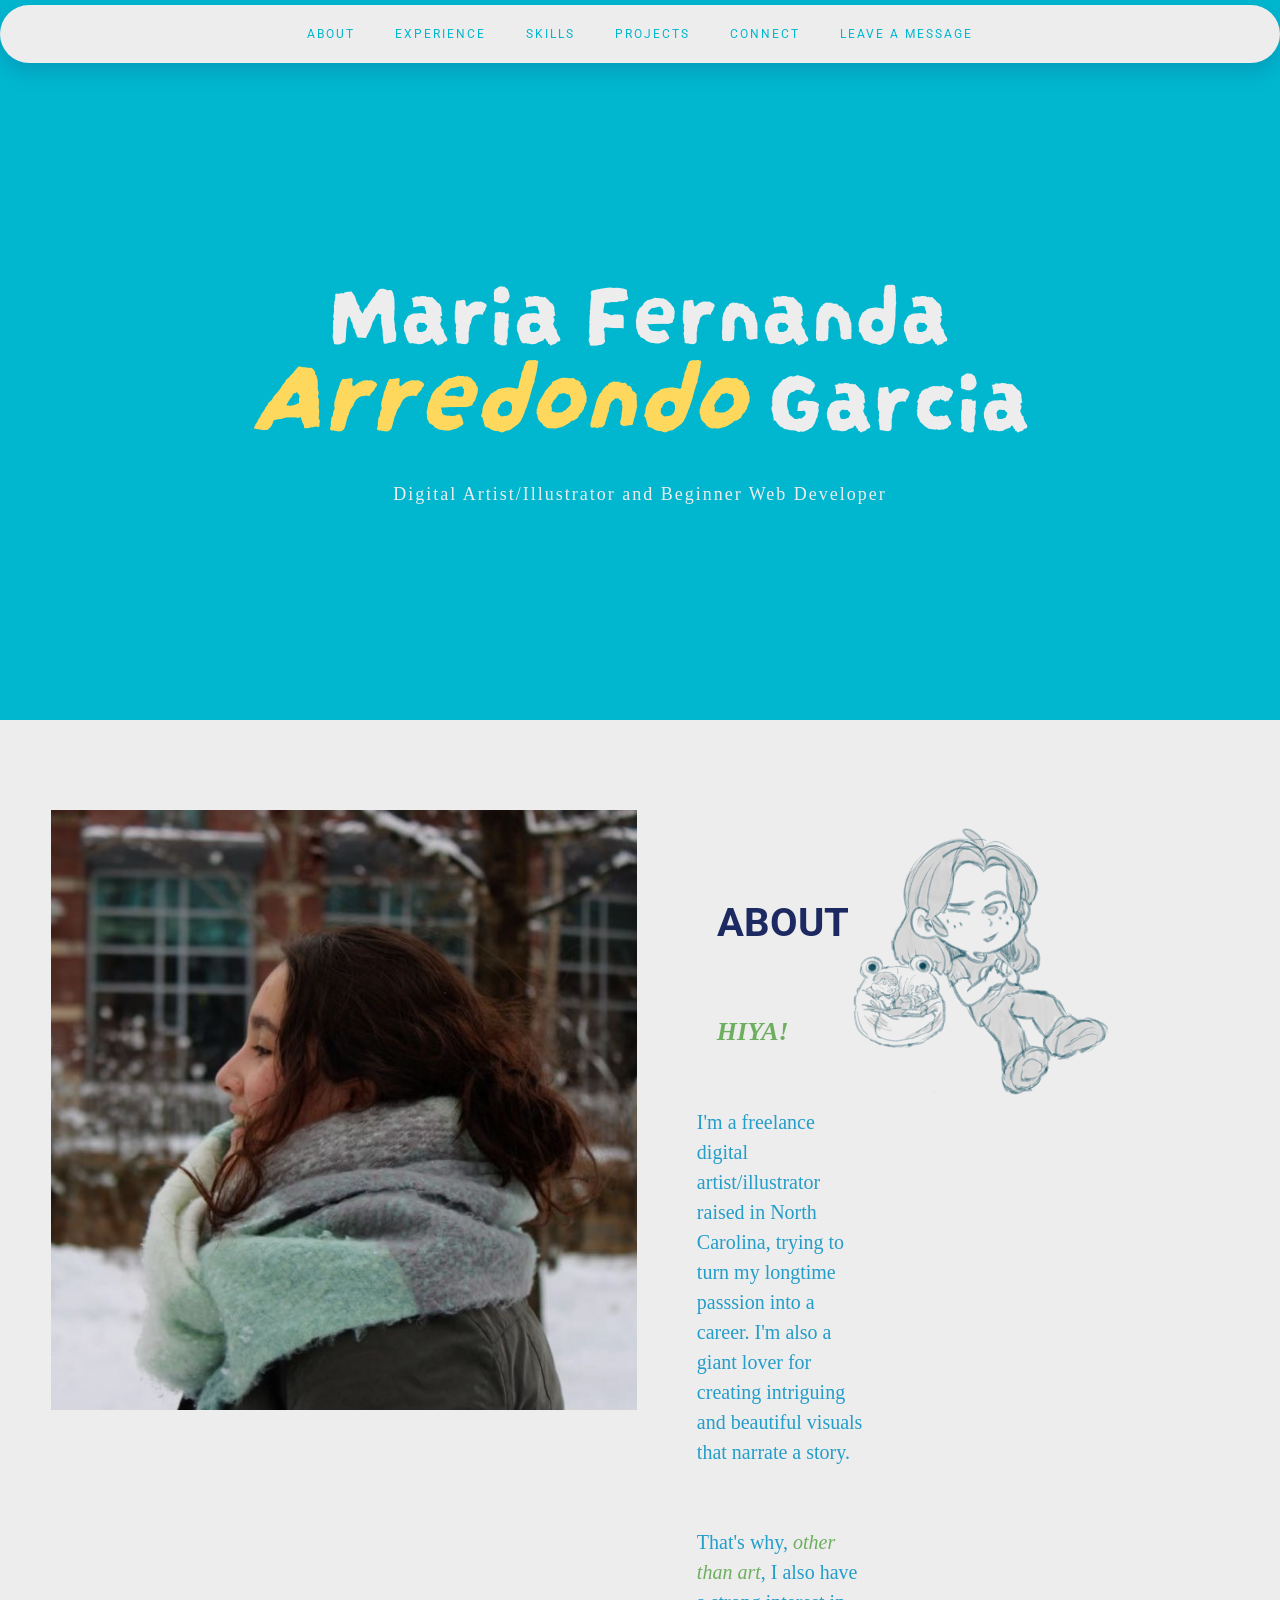
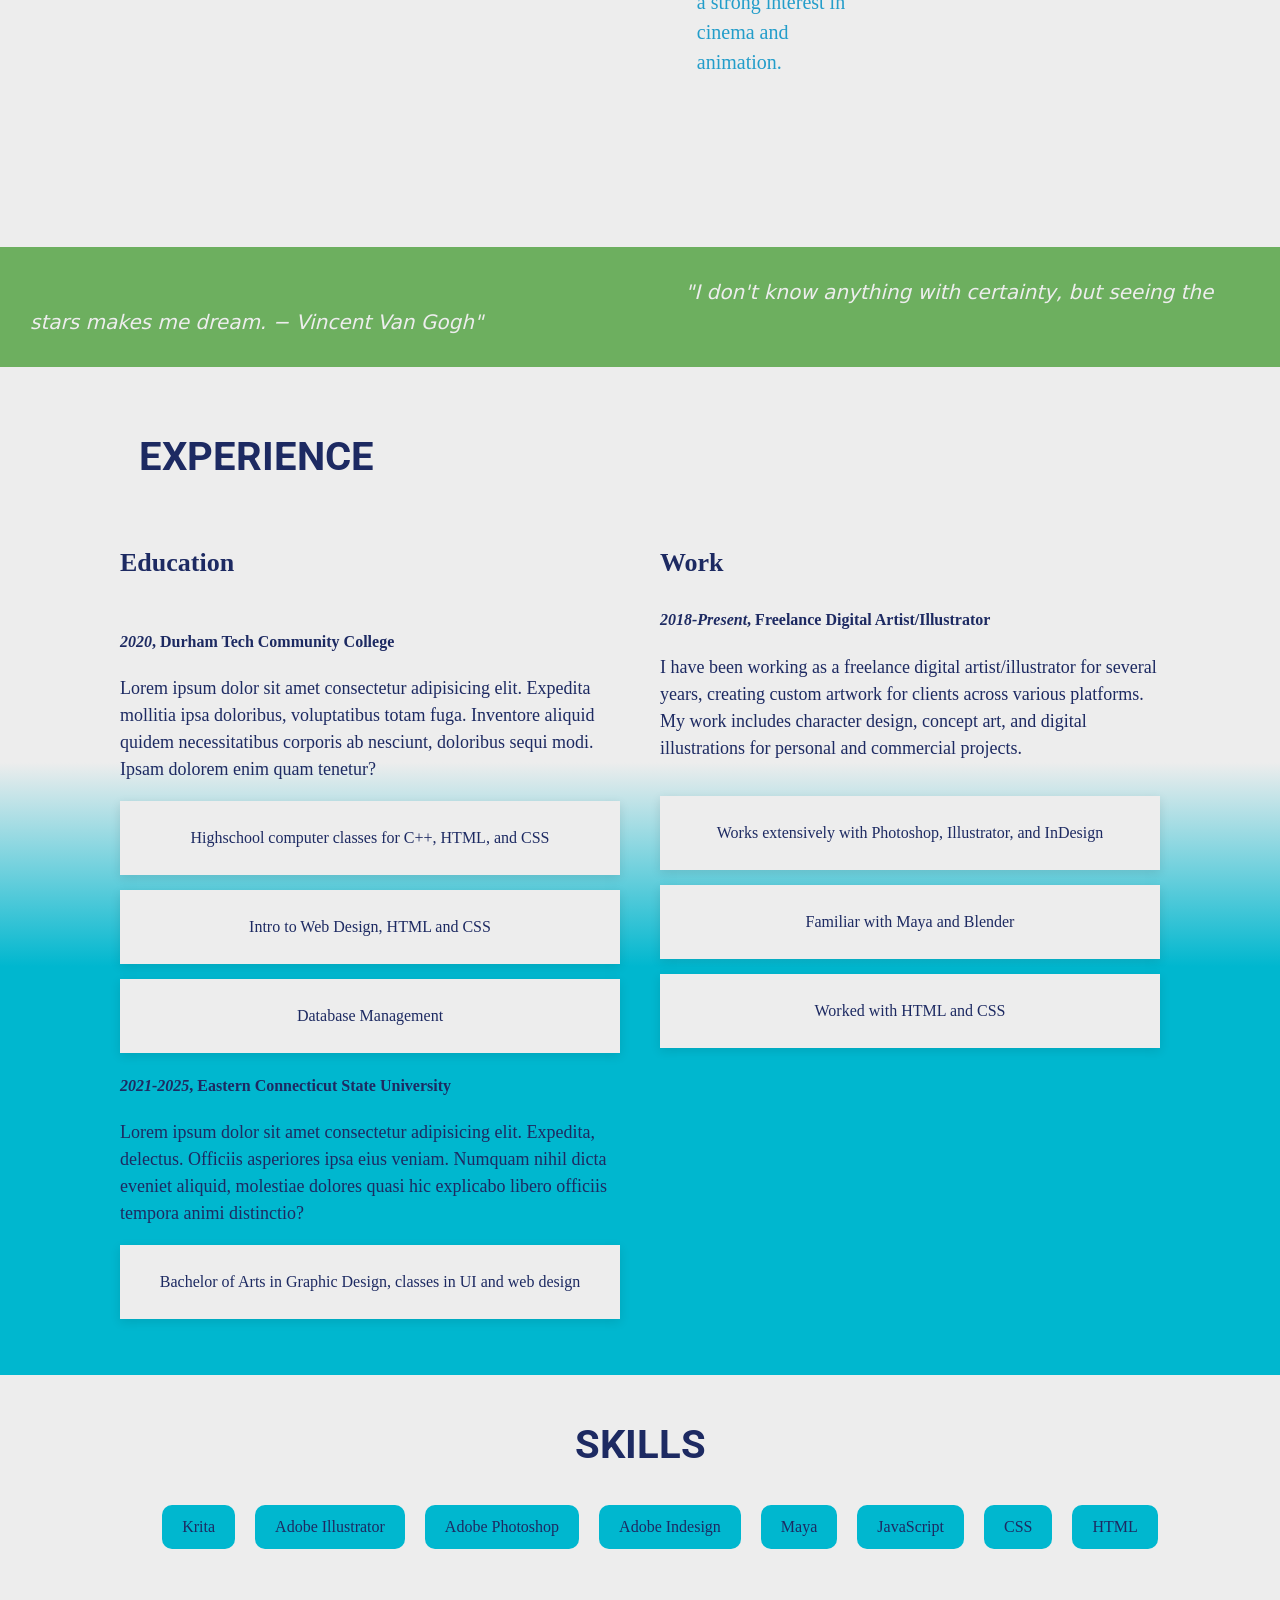
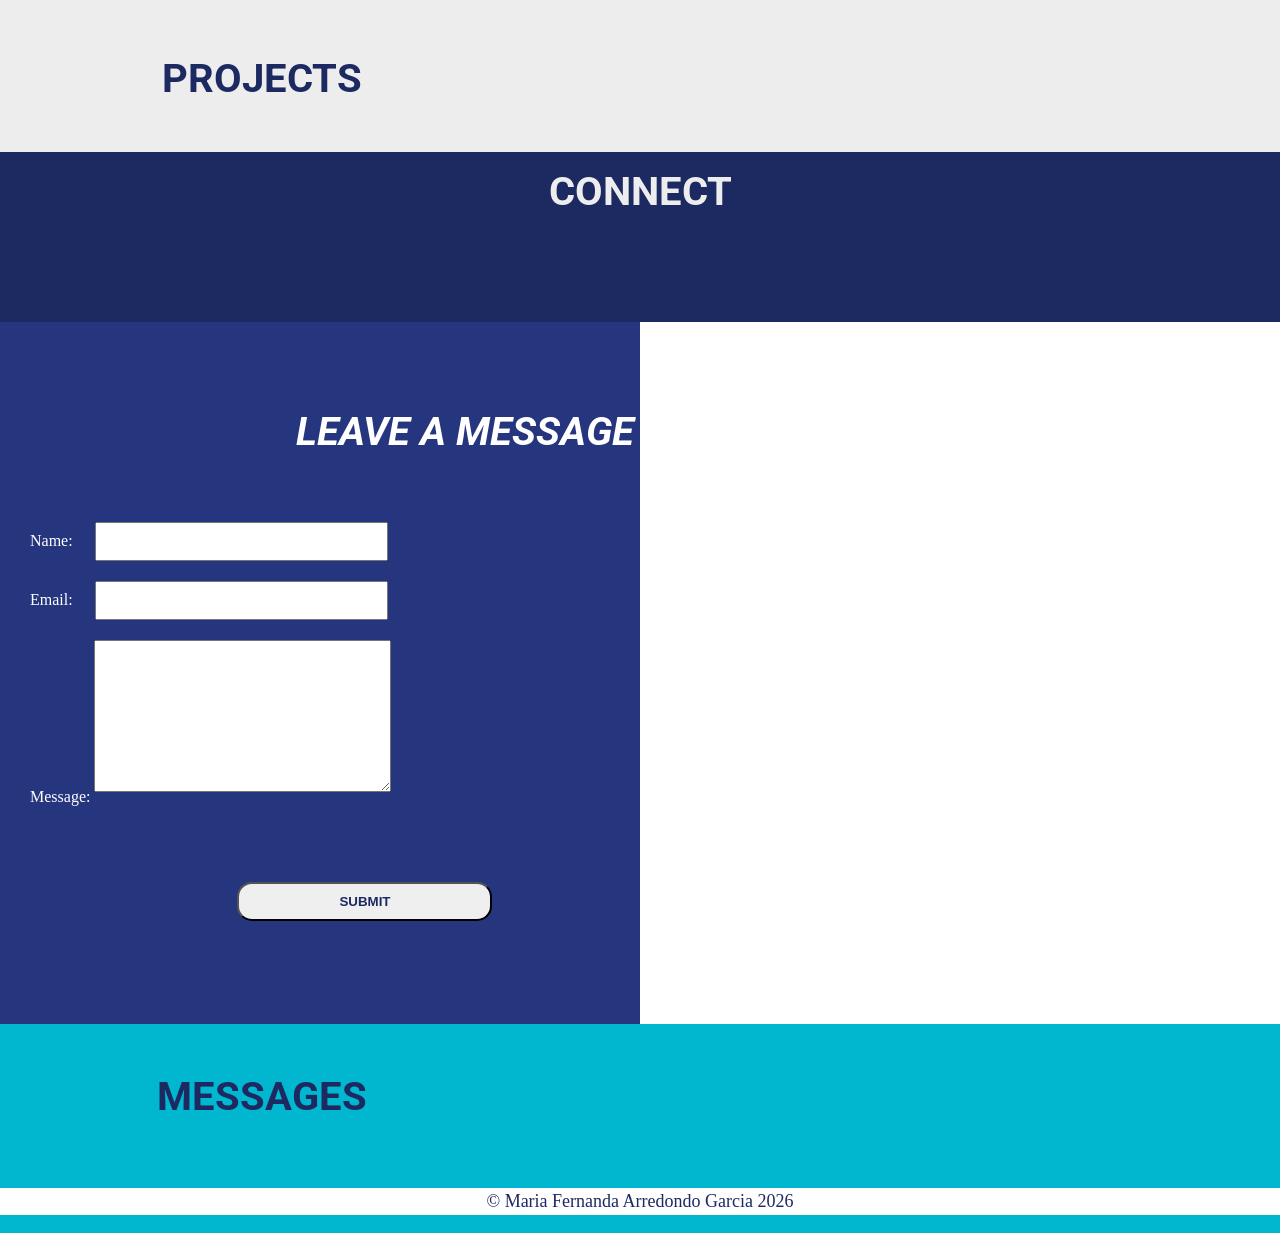
==== commit 90eef0dc: "form and functionality added, revision #2 done" ====
--- a/Index.html
+++ b/Index.html
@@ -30,7 +30,7 @@
       <a href="#Skills">Skills</a>
       <a href="#Projects">Projects</a>
       <a href="#Connect">Connect</a>
-      <a href="#Form">Leave a Message</a>
+      <a href="#Leave-a-Message">Leave a Message</a>
     </nav>
 
     <header>
@@ -160,13 +160,8 @@
       </div>
     </section>
 
-    <section id="messages">
-      <h2>Messages</h2>
-      <ul></ul>
-    </section>
-
-    <section id="Form">
-      <h2>Leave a Message!</h2>
+    <section id="Leave-a-Message">
+      <h2>Leave a Message</h2>
       <form name="leave_message">
         <label for="usersName">Name:</label>
         <input type="text" id="usersName" name="usersName" required />
@@ -181,6 +176,11 @@
       </form>
     </section>
 
+    <section id="messages">
+      <h2>Messages</h2>
+      <ul></ul>
+    </section>
+    
     <script src="js/index.js"></script>
   </body>
 </html>
--- a/css/index.css
+++ b/css/index.css
@@ -350,9 +350,9 @@
 }
 
 /*  =====================
-  Leave A Message
-  ====================== */
-  #Form {
+  Leave A Message form
+  ====================== */
+  #Leave-a-Message {
   background: linear-gradient(to right,#26367E 50%, white 50%);
     color: white;
     flex: 1;
@@ -369,41 +369,40 @@
     overflow: hidden;
   }
 
-  #Form h2 {
+  #Leave-a-Message h2 {
     font-style: italic;
     margin: 0 14%;
     padding: 50px 20px;
 
   }
 
-  #Form label {
-    margin: 30px;
-  }
-
-  #Form input {
+  #Leave-a-Message label {
+    display: inline-block;
+  }
+  
+  #Leave-a-Message input {
     margin: 10px 18px;
     padding: 10px 60px;
   }
 
-  #Form textarea {
-    padding:  60px;
-    margin: 30px 0;
-  }
-
-  #Form button {
+  #Leave-a-Message textarea {
+    margin: 10px 0;
+    padding: 60px;
+  }
+
+  #Leave-a-Message button {
     color: #1d2a62;
-    font-style: bold;
+    font-weight: bold;
     text-transform: uppercase;
     border-radius: 15px;
     padding: 10px 100px;
     margin: 6% 17%;
   }
 
-  #Form button:hover {
+  #Leave-a-Message button:hover {
   color: #00b7cf;
   }
 
-  
 /*  =====================
   Message Section
   ====================== */
@@ -414,6 +413,9 @@
     padding: 15px;
     margin: 0 30px;
   }
+  /*#messages ul:hover {
+    color:#1d2a62;
+  }*/
 
   #messages a {
     color:#6daf5f;
@@ -423,7 +425,7 @@
 
   #messages button {
     color: #1d2a62;
-    font-style: bold;
+    font-weight: bold;
     text-transform: uppercase;
     border-radius: 15px;
     padding: 10px;
@@ -432,4 +434,64 @@
 
   #messages button:hover {
   color: #00b7cf;
-  }+  }
+
+  /* ----- Mobile Phones (up to 600px) ----- */
+@media (max-width: 600px) {
+
+  #Leave-a-Message {
+    padding: 20px;
+  }
+
+  #Leave-a-Message h2 {
+    margin: 0;
+    padding: 20px 0;
+    font-size: 26px;
+    text-align: center;
+  }
+
+  #Leave-a-Message label {
+    margin: 10px 0;
+    font-size: 18px;
+  }
+
+  #Leave-a-Message input,
+  #Leave-a-Message textarea {
+    width: 100%;
+    padding: 18px;
+    margin: 10px 0;
+    font-size: 18px;
+    border-radius: 10px;
+  }
+
+  #Leave-a-Message textarea {
+    min-height: 150px;
+  }
+
+  #Leave-a-Message button {
+    width: 100%;
+    padding: 18px;
+    margin: 20px 0;
+    font-size: 20px;
+    border-radius: 12px;
+  }
+
+  .email-icon {
+    width: 250px;
+    height: 250px;
+    margin: 20px auto;
+  }
+
+  #messages li {
+    margin: 10px 0;
+    padding: 20px;
+    font-size: 18px;
+  }
+
+  #messages button {
+    width: 100%;
+    padding: 14px;
+    margin: 10px 0;
+    font-size: 18px;
+  }
+}
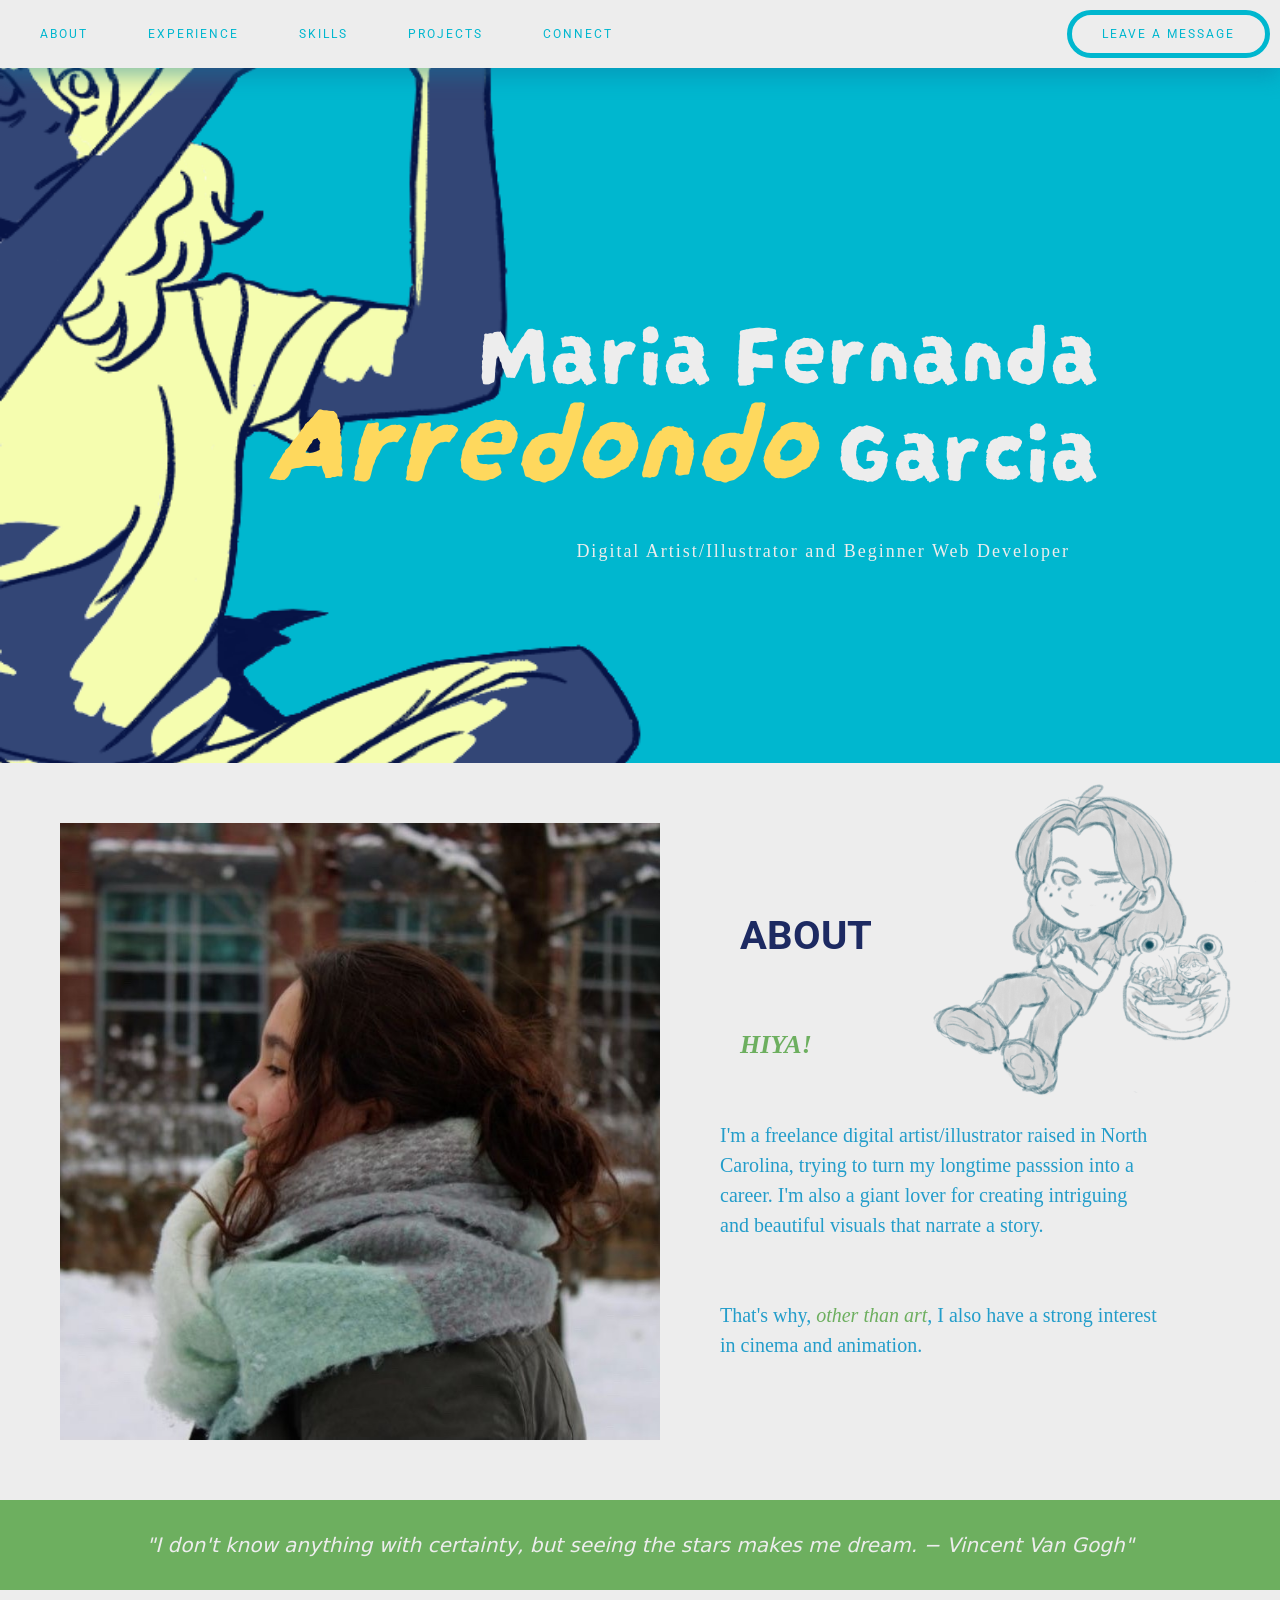
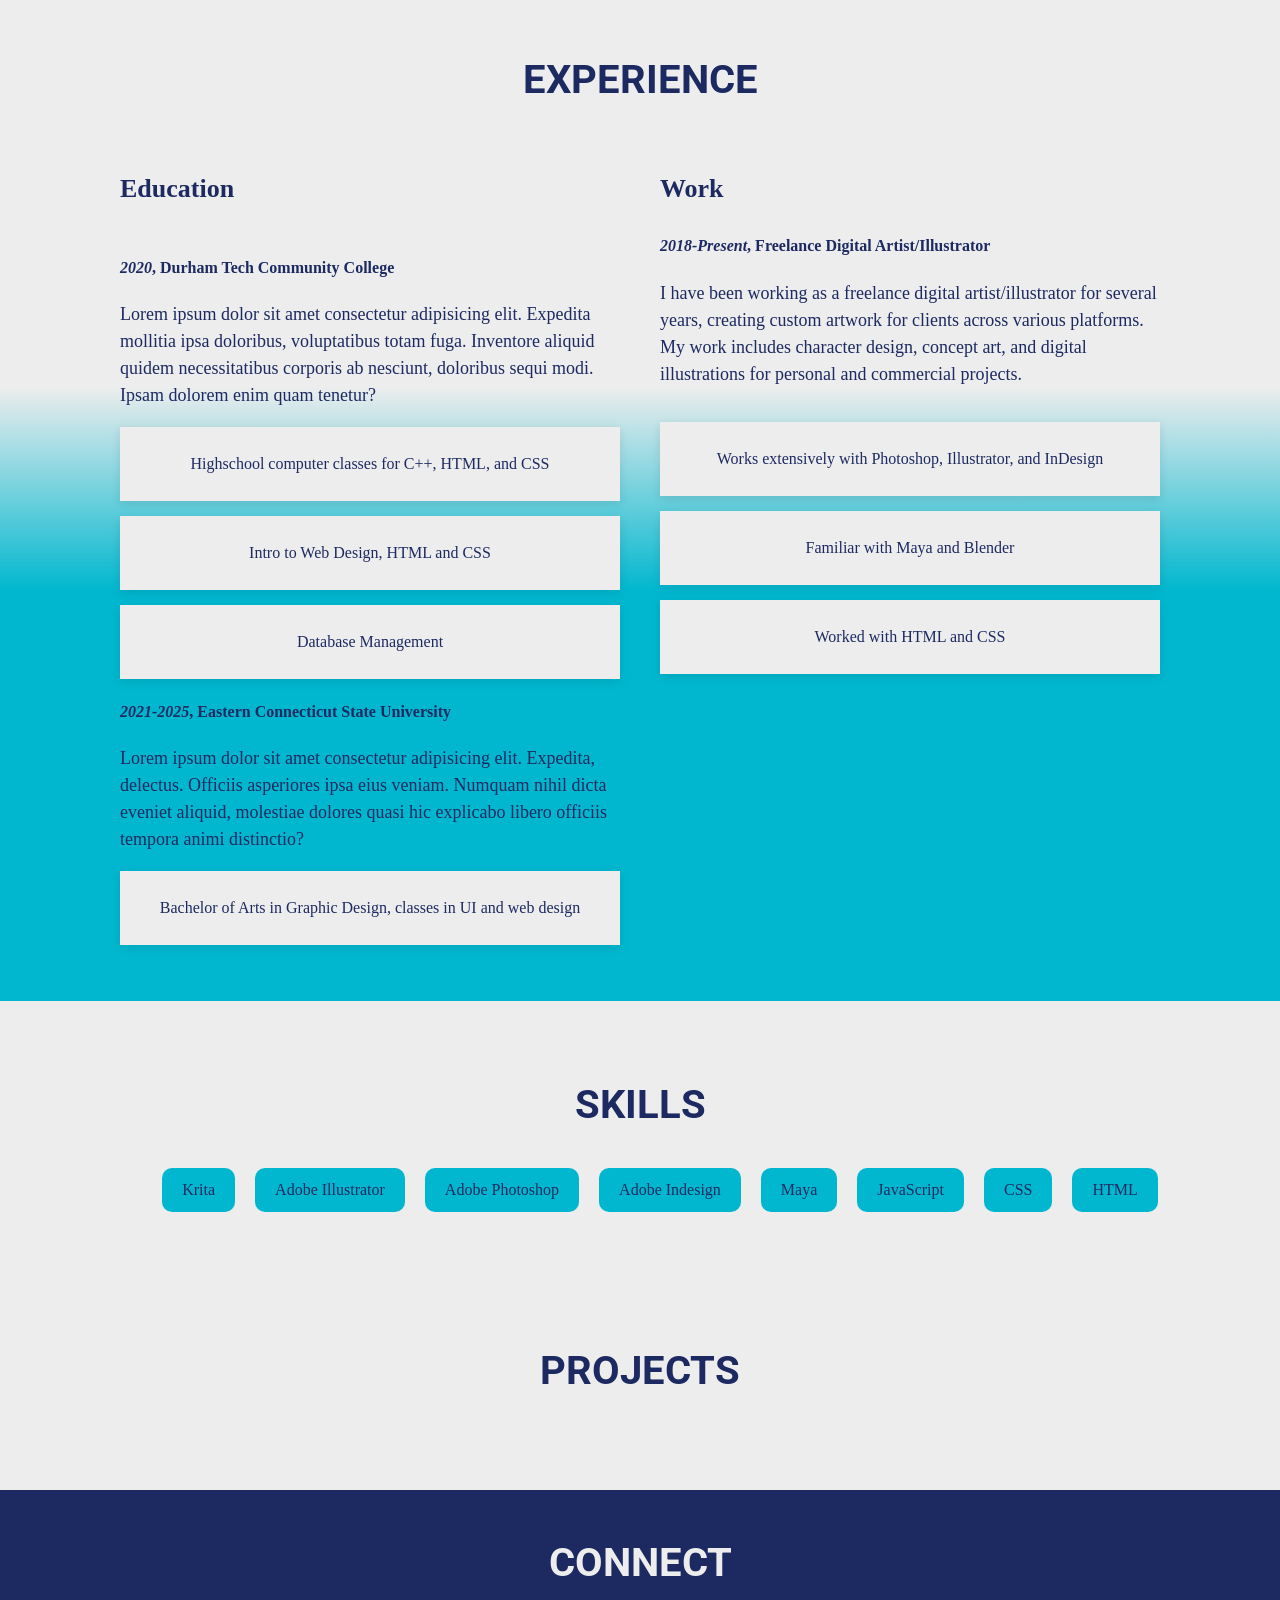
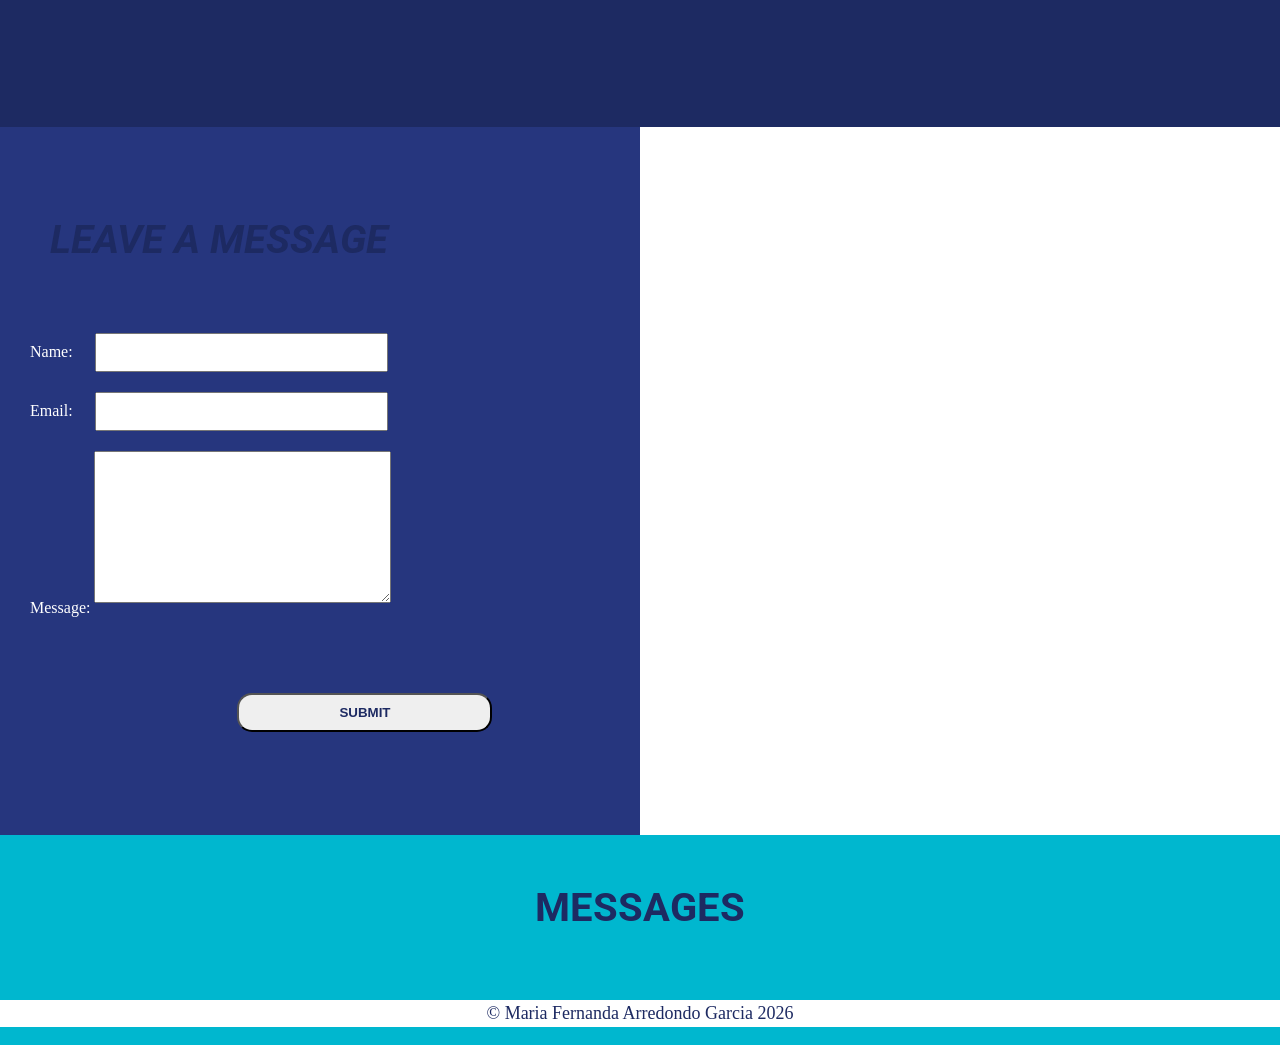
==== commit bd402262: "API fetch completed" ====
--- a/Index.html
+++ b/Index.html
@@ -30,7 +30,10 @@
       <a href="#Skills">Skills</a>
       <a href="#Projects">Projects</a>
       <a href="#Connect">Connect</a>
-      <a href="#Leave-a-Message">Leave a Message</a>
+      <div class="nav-message">
+     <a href="#Leave-a-Message">Leave a Message</a>
+    </div>
+     
     </nav>
 
     <header>
@@ -59,7 +62,6 @@
           cinema and animation.
         </p>
       </div>
-      <img src="images/art1.png" alt="chibi cartoon of a girl" class="art1" />
     </section>
 
     <div class="quote-container">
--- a/css/index.css
+++ b/css/index.css
@@ -5,7 +5,7 @@
   background-color: #00b7cf;
   color: #1d2a62;
   font-family: "Roboto-Serif", serif;
-  margin: 0 auto;
+  margin: 0;
   line-height: 1.5;
 }
 
@@ -16,12 +16,12 @@
 section {
   padding: 10px;
 }
+
 /* =====================
   Navigation Menu
   ====================== */
 nav {
   background-color: #ededed;
-  border-radius: 100px;
   font-family: "Roboto", serif;
   box-shadow: 0 8px 20px rgba(12, 123, 163, 0.459);
 
@@ -29,29 +29,34 @@
   letter-spacing: 2px;
   text-transform: uppercase;
 
-  top: 5px;
+  top: 0;
   position: sticky;
   z-index: 100;
 
   display: flex;
-  justify-content: center;
   flex-wrap: wrap;
-
-  width: auto;
-  max-width: 100%;
-  margin: 5px auto;
-  overflow: hidden;
+  justify-content: flex-start;
+  align-items: center;
+  padding: 10px;
 }
 
 nav a {
   color: #00b7cf;
   text-decoration: none;
-  padding: 20px;
+  margin: 0 30px;
+  padding: 10px 0;
 }
 
 nav a:hover {
   color: #1d2a62;
   font-size: 11px;
+}
+
+.nav-message {
+  border-radius: 50px;
+  border: #00b7cf 5px solid;
+  margin-left: auto;
+  padding: 10px 0;
 }
 
 /* =====================
@@ -59,12 +64,12 @@
   ====================== */
 header {
   background-color: #00b7cf;
-  overflow: hidden;
   color: #ededed;
-  text-align: center;
-  margin: 0 auto;
-  padding: 200px;
-  line-height: 0.8;
+  text-align: right;
+  padding: 180px;
+  background: url("../images/art2.png") no-repeat left / cover;
+
+  background-size: 650px;
 }
 
 header h1 {
@@ -72,7 +77,7 @@
   font-weight: 400;
   font-style: normal;
   font-size: 90px;
-  margin-top: 0;
+  line-height: 0.8;
 }
 
 header p {
@@ -83,20 +88,19 @@
 
 header em {
   color: #fed85d;
-  font-size: larger;
+  font-size: 120px;
 }
 
 /* =====================
   Headings
   ====================== */
 h2 {
-  width: 40%;
-  margin-right: auto;
+  text-align: center;
+  color: #1d2a62;
   font-size: 40px;
   font-family: "Roboto", sans;
   font-weight: bold;
   text-transform: uppercase;
-  text-align: center;
 }
 
 h3 {
@@ -107,14 +111,16 @@
   About
   ====================== */
 #About {
+  background: url("../images/art1.png") no-repeat top right / cover;
+  background-size: 350px;
+
   background-color: #ededed;
   display: flex;
+  flex-wrap: wrap;
   flex-direction: row;
   justify-content: center;
-  margin: 0 auto;
-  padding: 90px;
+  padding: 60px;
   margin-bottom: -20px;
-  overflow: hidden;
 }
 
 #About h2 {
@@ -132,16 +138,12 @@
 }
 
 .profile-pic {
-  width: 600px;
-  height: 600px;
-  /*object-fit: cover;
-  padding: 10px 0;*/
+  object-fit: cover;
   flex: 1;
   max-width: 600px;
   display: flex;
   flex-direction: column;
 }
-
 
 #About p {
   font-size: 20px;
@@ -178,19 +180,10 @@
   align-items: center;
   font-family: "Roboto-Serif", sans;
   font-style: italic;
-  margin: 655px 0 0 655px;
-}
-
-.art1 {
-  width: 300px;
-  height: 300px;
-  max-width: 300px;
-  padding: 0;
-  position: relative;
-  left: -100px;
-  flex: 1;
-  display: flex;
-  flex-direction: column;
+
+  display: flex;
+  flex-wrap: wrap;
+  justify-content: center;
 }
 
 /*  =====================
@@ -200,10 +193,6 @@
   margin-top: -33px;
   background: linear-gradient(#ededed 40%, #00b7cf 60%);
   padding: 40px 0;
-}
-
-#Experience h2 {
-  margin-bottom: 30px;
 }
 
 #Experience ul {
@@ -268,20 +257,16 @@
 
 #Skills {
   background-color: #ededed;
-  padding: 40px 0;
-
-}
-#Skills h2 {
-  margin: 0 30%;
-  margin-bottom: 30px;
-}
+  padding: 40px;
+}
+
 #Skills ul {
   border-radius: 5px;
   display: flex;
+  flex-wrap: wrap;
   flex-direction: row;
   justify-content: center;
   gap: 20px;
-  overflow: hidden;
 }
 
 #Skills li {
@@ -296,6 +281,22 @@
 
 #Projects {
   background-color: #ededed;
+  padding: 40px;
+}
+
+#Projects ul {
+  display: flex;
+  flex-wrap: wrap;
+  flex-direction: row;
+  justify-content: center;
+  text-align: center;
+}
+
+#Projects li {
+  border-radius: 10px;
+  background-color: #00b7cf;
+  list-style: none;
+  padding: 100px;
 }
 
 /*  =====================
@@ -308,14 +309,12 @@
 
 #Connect h2 {
   color: #ededed;
-  margin: 0 30%;
 }
 
 #Connect a {
   text-decoration: none;
 }
 
-
 .links {
   display: flex;
   flex-direction: row;
@@ -325,10 +324,10 @@
 }
 
 .github {
-   display: inline-block;
+  display: inline-block;
   width: 50px;
   height: 50px;
-  background-image: url('../images/github.png');
+  background-image: url("../images/github.png");
   background-size: contain;
   background-repeat: no repeat;
 
@@ -338,10 +337,10 @@
 }
 
 .linkedin {
-   display: inline-block;
+  display: inline-block;
   width: 50px;
   height: 50px;
-  background-image: url('../images/linkedin.png');
+  background-image: url("../images/linkedin.png");
   background-size: contain;
   background-repeat: no repeat;
   text-indent: 100%;
@@ -352,92 +351,106 @@
 /*  =====================
   Leave A Message form
   ====================== */
-  #Leave-a-Message {
-  background: linear-gradient(to right,#26367E 50%, white 50%);
-    color: white;
-    flex: 1;
-    display: flex;
-    flex-direction: column;
-    padding: 30px;
-  }
-  .email-icon {
-    width: 400px;
-    height: 400px;
-    display: flex;
-    flex-direction: row;
-    margin: 10%;
-    overflow: hidden;
-  }
-
-  #Leave-a-Message h2 {
-    font-style: italic;
-    margin: 0 14%;
-    padding: 50px 20px;
-
-  }
-
-  #Leave-a-Message label {
-    display: inline-block;
-  }
-  
-  #Leave-a-Message input {
-    margin: 10px 18px;
-    padding: 10px 60px;
-  }
-
-  #Leave-a-Message textarea {
-    margin: 10px 0;
-    padding: 60px;
-  }
-
-  #Leave-a-Message button {
-    color: #1d2a62;
-    font-weight: bold;
-    text-transform: uppercase;
-    border-radius: 15px;
-    padding: 10px 100px;
-    margin: 6% 17%;
-  }
-
-  #Leave-a-Message button:hover {
+#Leave-a-Message {
+  background: linear-gradient(to right, #26367e 50%, white 50%);
+  color: white;
+  flex: 1;
+  display: flex;
+  flex-direction: column;
+  padding: 30px;
+  margin-left: auto;
+}
+.email-icon {
+  width: 400px;
+  height: 400px;
+  display: flex;
+  flex-direction: row;
+  margin: 10%;
+  overflow: hidden;
+}
+
+#Leave-a-Message h2 {
+  font-style: italic;
+  padding: 20px 20px;
+  margin-right: auto;
+}
+
+#Leave-a-Message label {
+  display: inline-block;
+}
+
+#Leave-a-Message input {
+  margin: 10px 18px;
+  padding: 10px 60px;
+}
+
+#Leave-a-Message textarea {
+  margin: 10px 0;
+  padding: 60px;
+}
+
+#Leave-a-Message button {
+  color: #1d2a62;
+  font-weight: bold;
+  text-transform: uppercase;
+  border-radius: 15px;
+  padding: 10px 100px;
+  margin: 6% 17%;
+}
+
+#Leave-a-Message button:hover {
   color: #00b7cf;
-  }
+}
 
 /*  =====================
   Message Section
   ====================== */
-  #messages li {
-    background-color: white;
-    list-style: none;
-    text-align: center;
-    padding: 15px;
-    margin: 0 30px;
-  }
-  /*#messages ul:hover {
+#messages li {
+  background-color: white;
+  list-style: none;
+  text-align: center;
+  padding: 15px;
+  margin: 0 30px;
+}
+/*#messages ul:hover {
     color:#1d2a62;
   }*/
 
-  #messages a {
-    color:#6daf5f;
-    text-decoration: none;
-    padding: 0 30px;
-  }
-
-  #messages button {
-    color: #1d2a62;
-    font-weight: bold;
-    text-transform: uppercase;
-    border-radius: 15px;
-    padding: 10px;
-    margin: 0 30px;
-  }
-
-  #messages button:hover {
+#messages a {
+  color: #6daf5f;
+  text-decoration: none;
+  padding: 0 30px;
+}
+
+#messages button {
+  color: #1d2a62;
+  font-weight: bold;
+  text-transform: uppercase;
+  border-radius: 15px;
+  padding: 10px;
+  margin: 0 30px;
+}
+
+#messages button:hover {
   color: #00b7cf;
-  }
-
-  /* ----- Mobile Phones (up to 600px) ----- */
-@media (max-width: 600px) {
+}
+
+/* ----- Mobile Phones (up to 400px) ----- */
+@media all and (max-width: 400px) {
+  .nav-message {
+    justify-content: flex-start;
+    margin-right: auto;
+    margin: 10px 0;
+  }
+}
+
+/* ----- Mobile Phones (up to 600px) ----- */
+@media all and (max-width: 600px) {
+  .profile-pic {
+    width: 100%;
+    height: 100%;
+    object-fit: cover;
+  }
 
   #Leave-a-Message {
     padding: 20px;
@@ -494,4 +507,4 @@
     margin: 10px 0;
     font-size: 18px;
   }
-}+}
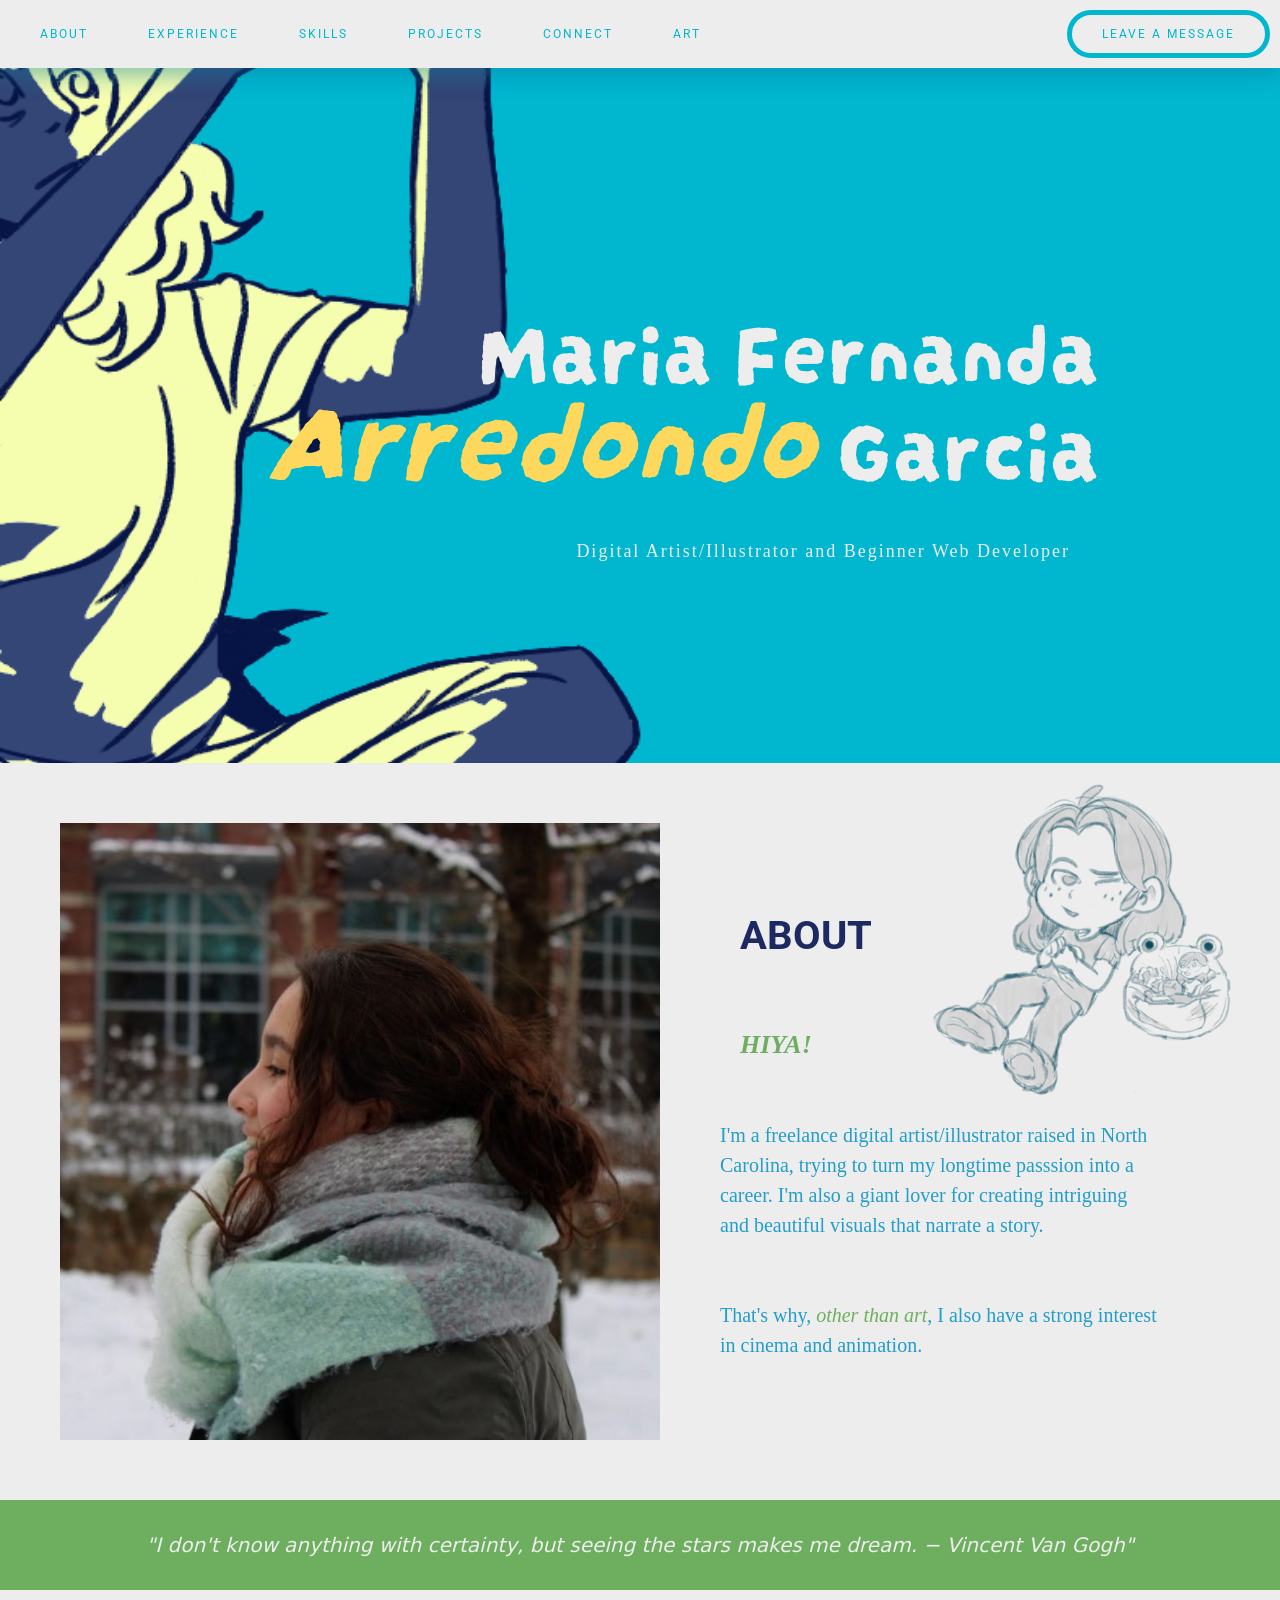
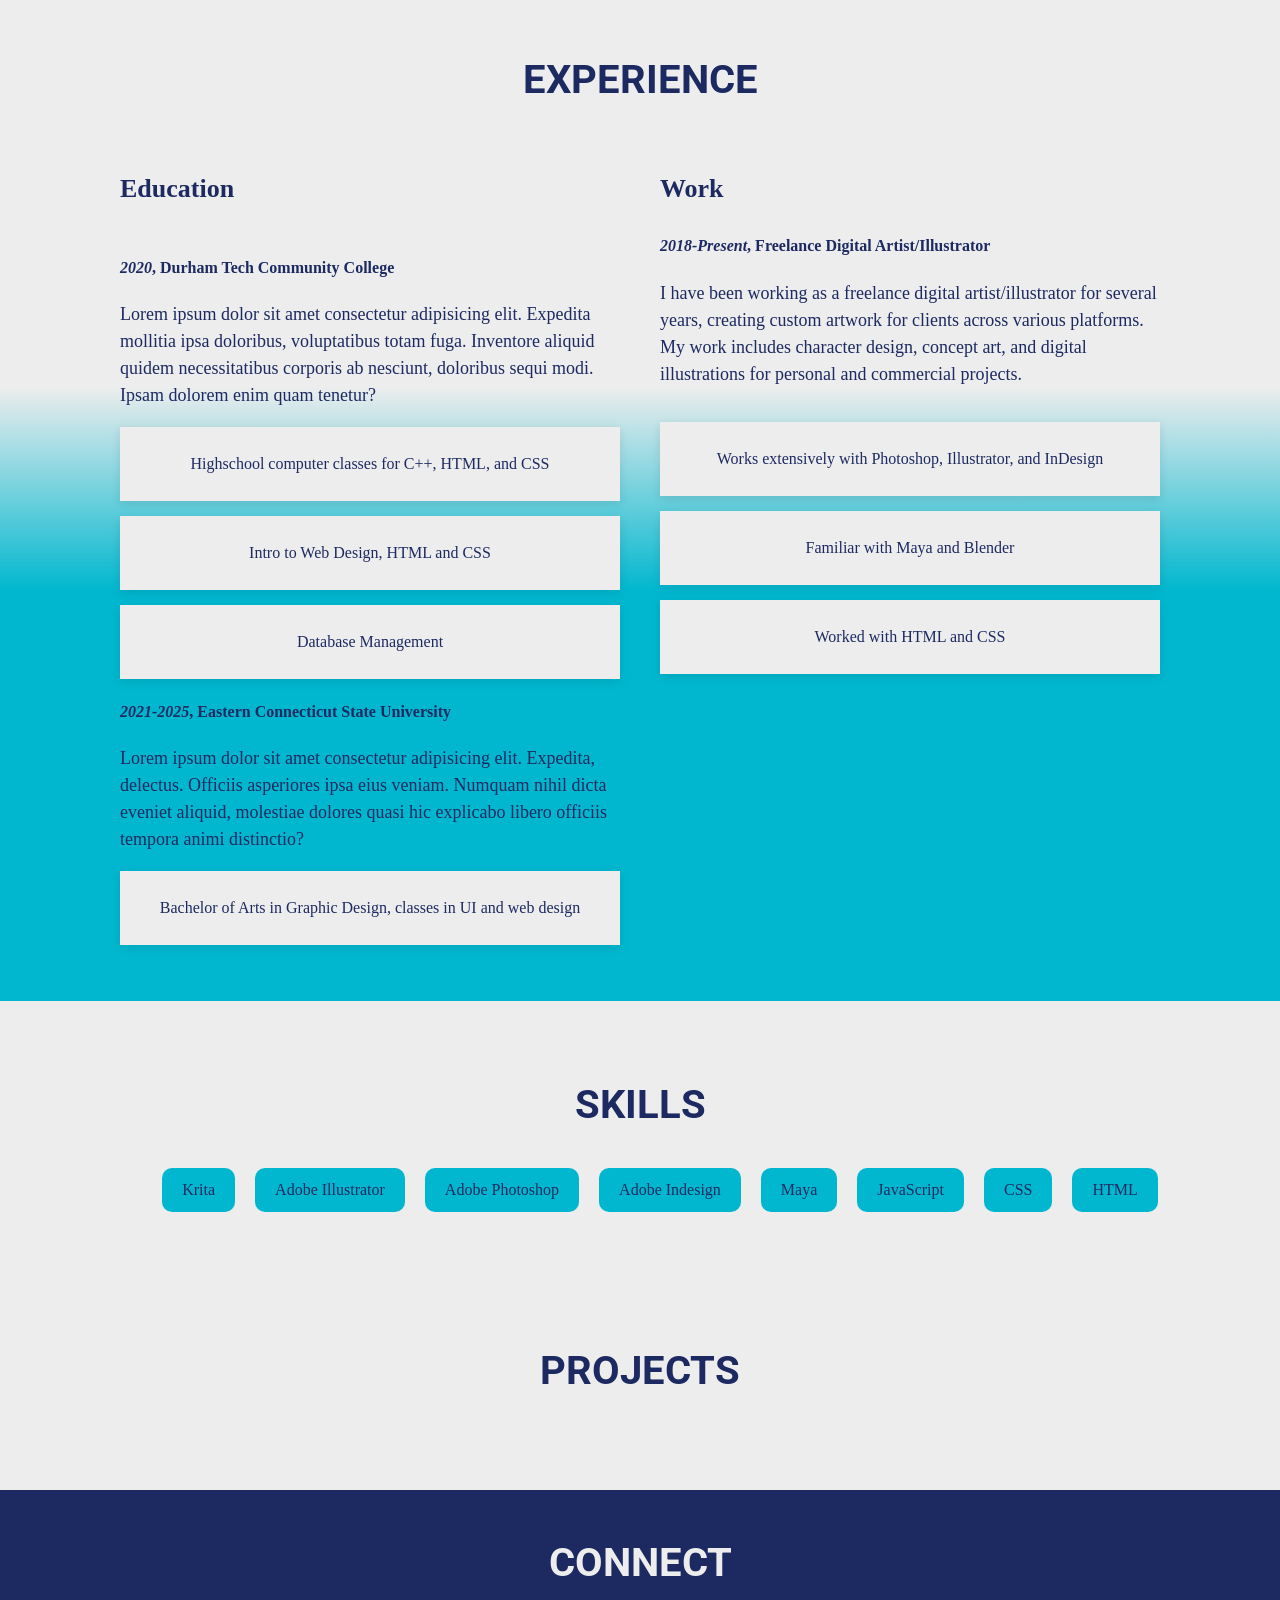
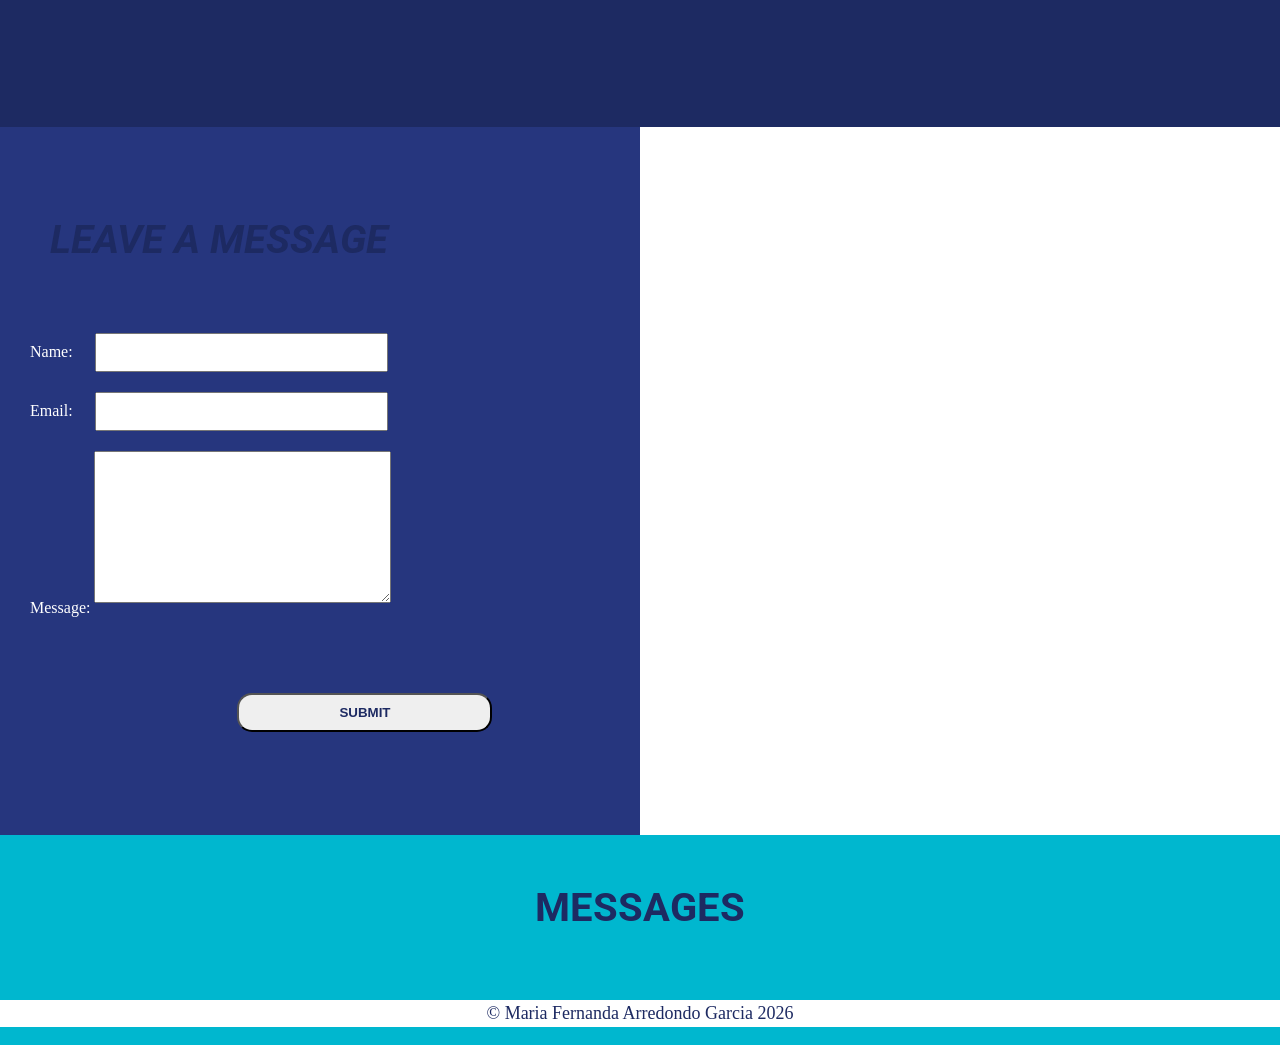
==== commit 5ed6c19f: "latest code" ====
--- a/Index.html
+++ b/Index.html
@@ -30,6 +30,8 @@
       <a href="#Skills">Skills</a>
       <a href="#Projects">Projects</a>
       <a href="#Connect">Connect</a>
+      <!-- links to Open API page -->
+      <a href="artic.html">Art</a>
       <div class="nav-message">
      <a href="#Leave-a-Message">Leave a Message</a>
     </div>
